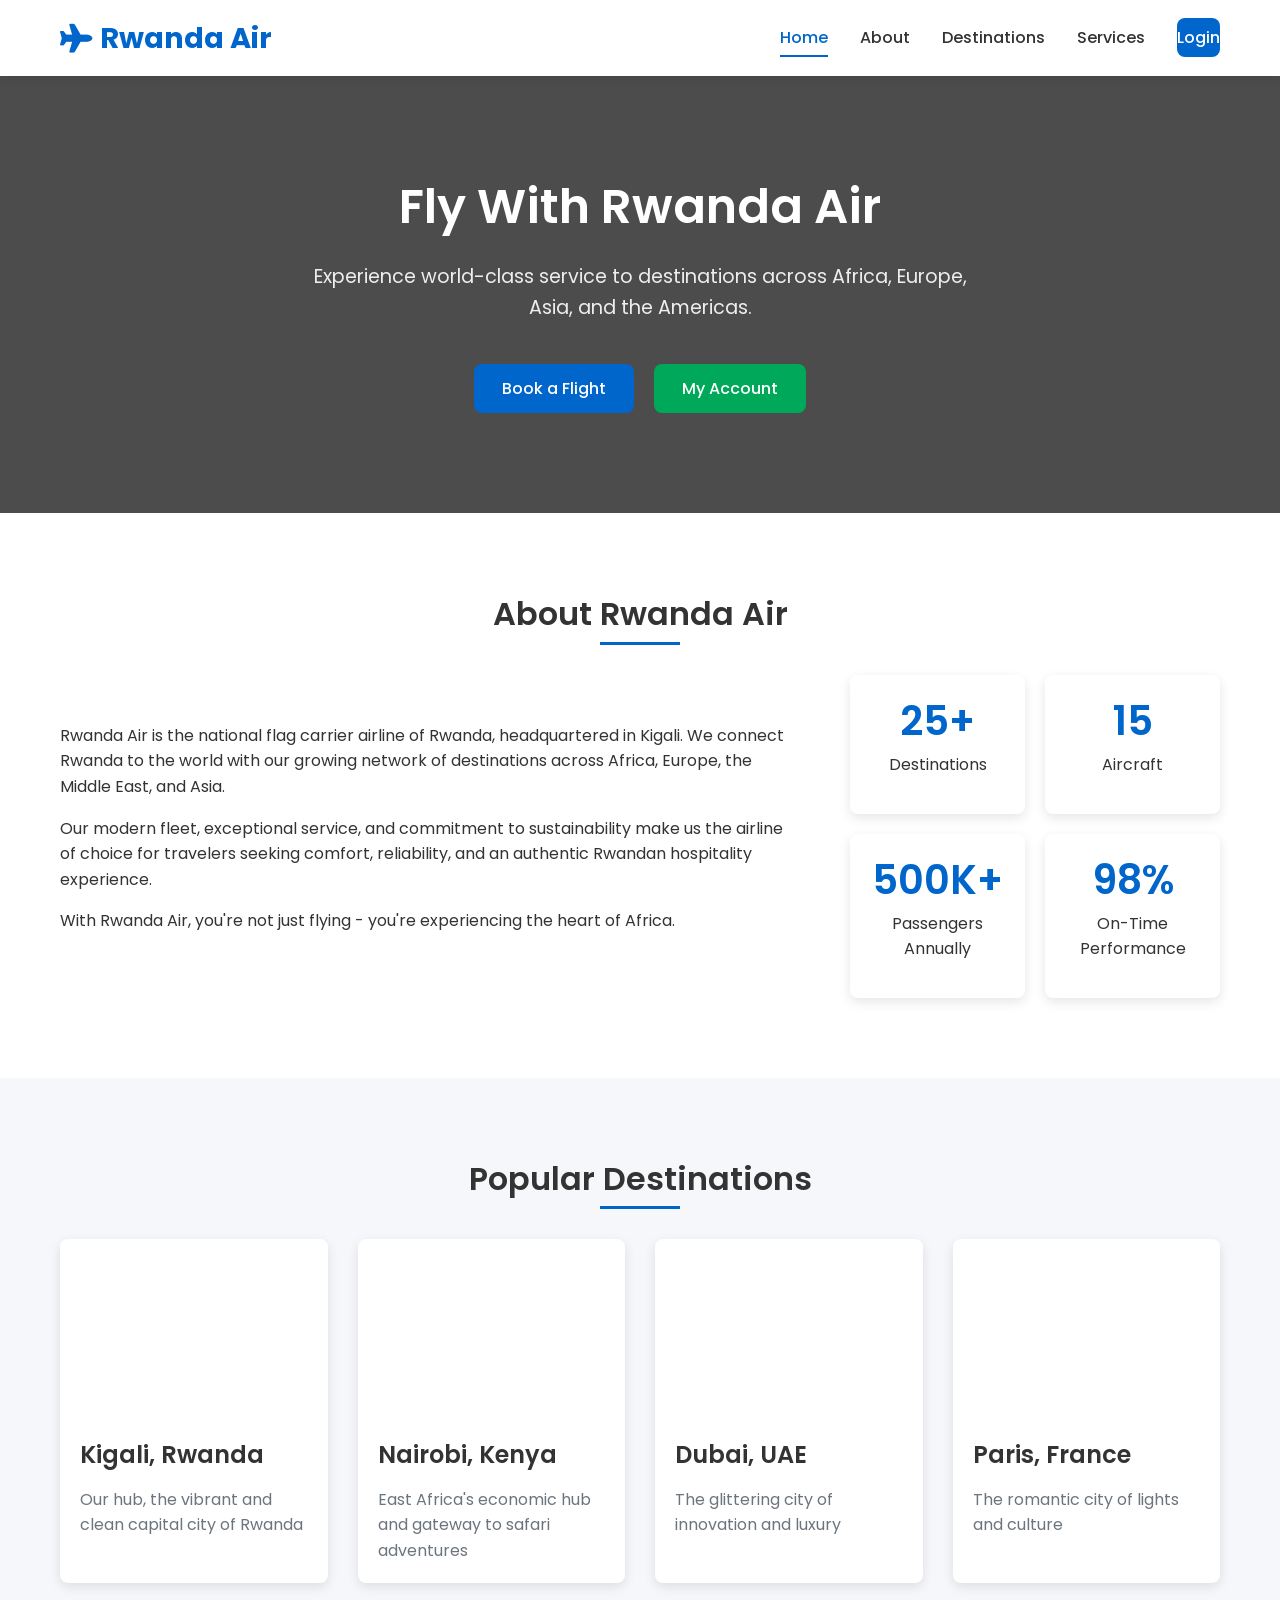
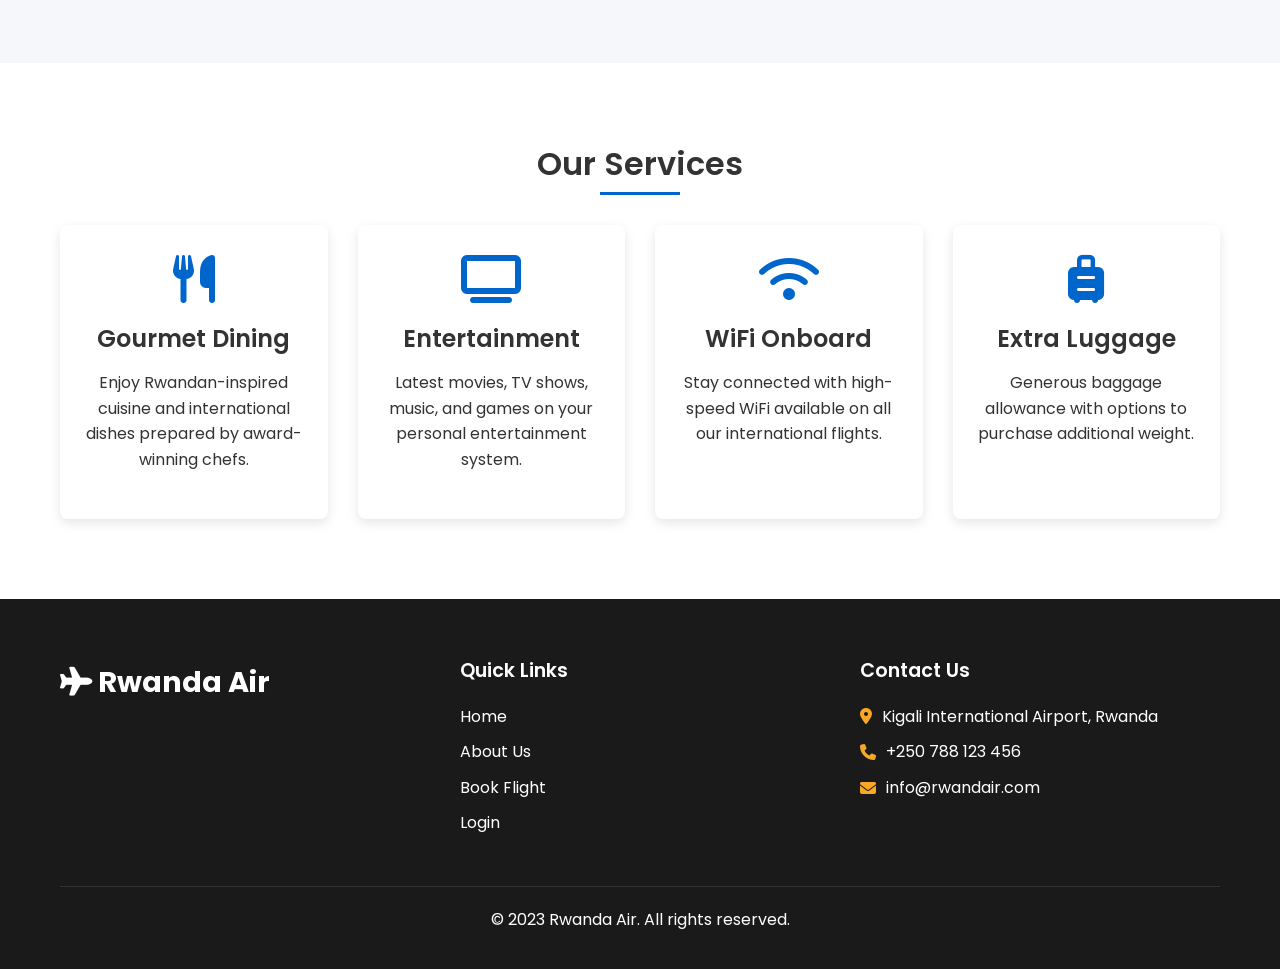
==== index.html @ 8f7ecabf "first commit" ====
<!DOCTYPE html>
<html lang="en">
<head>
    <meta charset="UTF-8">
    <meta name="viewport" content="width=device-width, initial-scale=1.0">
    <title>Rwanda Air | Home</title>
    <link rel="stylesheet" href="css/style.css">
    <link rel="stylesheet" href="https://cdnjs.cloudflare.com/ajax/libs/font-awesome/6.4.0/css/all.min.css">
    <link rel="preconnect" href="https://fonts.googleapis.com">
    <link rel="preconnect" href="https://fonts.gstatic.com" crossorigin>
    <link href="https://fonts.googleapis.com/css2?family=Poppins:wght@300;400;500;600;700&display=swap" rel="stylesheet">
</head>
<body>
    <!-- Navigation -->
    <nav class="navbar">
        <div class="container">
            <a href="index.html" class="logo">
                <i class="fas fa-plane"></i> Rwanda Air
            </a>
            <ul class="nav-links">
                <li><a href="index.html" class="active">Home</a></li>
                <li><a href="#about">About</a></li>
                <li><a href="#destinations">Destinations</a></li>
                <li><a href="#services">Services</a></li>
                <li><a href="login.html" class="login-btn">Login</a></li>
            </ul>
            <div class="menu-toggle">
                <i class="fas fa-bars"></i>
            </div>
        </div>
    </nav>

    <!-- Hero Section -->
    <section class="hero">
        <div class="container">
            <div class="hero-content">
                <h1>Fly With Rwanda Air</h1>
                <p>Experience world-class service to destinations across Africa, Europe, Asia, and the Americas.</p>
                <div class="hero-btns">
                    <a href="booking.html" class="btn-primary">Book a Flight</a>
                    <a href="login.html" class="btn-secondary">My Account</a>
                </div>
            </div>
        </div>
    </section>

    <!-- About Section -->
    <section id="about" class="section">
        <div class="container">
            <h2 class="section-title">About Rwanda Air</h2>
            <div class="about-content">
                <div class="about-text">
                    <p>Rwanda Air is the national flag carrier airline of Rwanda, headquartered in Kigali. We connect Rwanda to the world with our growing network of destinations across Africa, Europe, the Middle East, and Asia.</p>
                    <p>Our modern fleet, exceptional service, and commitment to sustainability make us the airline of choice for travelers seeking comfort, reliability, and an authentic Rwandan hospitality experience.</p>
                    <p>With Rwanda Air, you're not just flying - you're experiencing the heart of Africa.</p>
                </div>
                <div class="about-stats">
                    <div class="stat">
                        <h3>25+</h3>
                        <p>Destinations</p>
                    </div>
                    <div class="stat">
                        <h3>15</h3>
                        <p>Aircraft</p>
                    </div>
                    <div class="stat">
                        <h3>500K+</h3>
                        <p>Passengers Annually</p>
                    </div>
                    <div class="stat">
                        <h3>98%</h3>
                        <p>On-Time Performance</p>
                    </div>
                </div>
            </div>
        </div>
    </section>

    <!-- Destinations Section -->
    <section id="destinations" class="section bg-light">
        <div class="container">
            <h2 class="section-title">Popular Destinations</h2>
            <div class="destinations-grid">
                <div class="destination-card">
                    <div class="destination-img" style="background-image: url('https://images.unsplash.com/photo-1513326738677-b964603b136d?ixlib=rb-4.0.3&ixid=M3wxMjA3fDB8MHxwaG90by1wYWdlfHx8fGVufDB8fHx8fA%3D%3D&auto=format&fit=crop&w=800&q=80');"></div>
                    <h3>Kigali, Rwanda</h3>
                    <p>Our hub, the vibrant and clean capital city of Rwanda</p>
                </div>
                <div class="destination-card">
                    <div class="destination-img" style="background-image: url('https://images.unsplash.com/photo-1533929736458-ca588d08c8be?ixlib=rb-4.0.3&ixid=M3wxMjA3fDB8MHxwaG90by1wYWdlfHx8fGVufDB8fHx8fA%3D%3D&auto=format&fit=crop&w=800&q=80');"></div>
                    <h3>Nairobi, Kenya</h3>
                    <p>East Africa's economic hub and gateway to safari adventures</p>
                </div>
                <div class="destination-card">
                    <div class="destination-img" style="background-image: url('https://images.unsplash.com/photo-1548013146-72479768bada?ixlib=rb-4.0.3&ixid=M3wxMjA3fDB8MHxwaG90by1wYWdlfHx8fGVufDB8fHx8fA%3D%3D&auto=format&fit=crop&w=800&q=80');"></div>
                    <h3>Dubai, UAE</h3>
                    <p>The glittering city of innovation and luxury</p>
                </div>
                <div class="destination-card">
                    <div class="destination-img" style="background-image: url('https://images.unsplash.com/photo-1502602898657-3e91760cbb34?ixlib=rb-4.0.3&ixid=M3wxMjA3fDB8MHxwaG90by1wYWdlfHx8fGVufDB8fHx8fA%3D%3D&auto=format&fit=crop&w=800&q=80');"></div>
                    <h3>Paris, France</h3>
                    <p>The romantic city of lights and culture</p>
                </div>
            </div>
        </div>
    </section>

    <!-- Services Section -->
    <section id="services" class="section">
        <div class="container">
            <h2 class="section-title">Our Services</h2>
            <div class="services-grid">
                <div class="service-card">
                    <i class="fas fa-utensils"></i>
                    <h3>Gourmet Dining</h3>
                    <p>Enjoy Rwandan-inspired cuisine and international dishes prepared by award-winning chefs.</p>
                </div>
                <div class="service-card">
                    <i class="fas fa-tv"></i>
                    <h3>Entertainment</h3>
                    <p>Latest movies, TV shows, music, and games on your personal entertainment system.</p>
                </div>
                <div class="service-card">
                    <i class="fas fa-wifi"></i>
                    <h3>WiFi Onboard</h3>
                    <p>Stay connected with high-speed WiFi available on all our international flights.</p>
                </div>
                <div class="service-card">
                    <i class="fas fa-suitcase-rolling"></i>
                    <h3>Extra Luggage</h3>
                    <p>Generous baggage allowance with options to purchase additional weight.</p>
                </div>
            </div>
        </div>
    </section>

    <!-- Footer -->
    <footer class="footer">
        <div class="container">
            <div class="footer-content">
                <div class="footer-logo">
                    <i class="fas fa-plane"></i> Rwanda Air
                </div>
                <div class="footer-links">
                    <h4>Quick Links</h4>
                    <ul>
                        <li><a href="index.html">Home</a></li>
                        <li><a href="#about">About Us</a></li>
                        <li><a href="booking.html">Book Flight</a></li>
                        <li><a href="login.html">Login</a></li>
                    </ul>
                </div>
                <div class="footer-contact">
                    <h4>Contact Us</h4>
                    <p><i class="fas fa-map-marker-alt"></i> Kigali International Airport, Rwanda</p>
                    <p><i class="fas fa-phone"></i> +250 788 123 456</p>
                    <p><i class="fas fa-envelope"></i> info@rwandair.com</p>
                </div>
            </div>
            <div class="footer-bottom">
                <p>&copy; 2023 Rwanda Air. All rights reserved.</p>
            </div>
        </div>
    </footer>

    <script src="js/auth.js"></script>
    <script>
        // Mobile menu toggle
        document.querySelector('.menu-toggle').addEventListener('click', function() {
            document.querySelector('.nav-links').classList.toggle('active');
        });
    </script>
</body>
</html>
---- css/style.css ----
/* Reset and Base Styles */
* {
    margin: 0;
    padding: 0;
    box-sizing: border-box;
}

:root {
    --primary-color: #0066cc;
    --secondary-color: #00a859;
    --accent-color: #f9a825;
    --dark-color: #1a237e;
    --light-color: #f5f7fa;
    --gray-color: #6c757d;
    --light-gray: #e9ecef;
    --danger-color: #dc3545;
    --success-color: #28a745;
    --border-radius: 8px;
    --box-shadow: 0 4px 12px rgba(0, 0, 0, 0.1);
    --transition: all 0.3s ease;
}

body {
    font-family: 'Poppins', sans-serif;
    line-height: 1.6;
    color: #333;
    background-color: #fff;
}

.container {
    width: 100%;
    max-width: 1200px;
    margin: 0 auto;
    padding: 0 20px;
}

/* Typography */
h1, h2, h3, h4 {
    font-weight: 600;
    line-height: 1.3;
    margin-bottom: 1rem;
}

h1 {
    font-size: 2.5rem;
}

h2 {
    font-size: 2rem;
}

h3 {
    font-size: 1.5rem;
}

p {
    margin-bottom: 1rem;
}

a {
    text-decoration: none;
    color: inherit;
}

.section-title {
    text-align: center;
    margin-bottom: 2.5rem;
    position: relative;
}

.section-title::after {
    content: '';
    position: absolute;
    bottom: -10px;
    left: 50%;
    transform: translateX(-50%);
    width: 80px;
    height: 3px;
    background-color: var(--primary-color);
}

/* Buttons */
.btn-primary, .btn-secondary, .btn-outline {
    display: inline-block;
    padding: 12px 28px;
    border-radius: var(--border-radius);
    font-weight: 500;
    cursor: pointer;
    transition: var(--transition);
    border: none;
    font-size: 1rem;
}

.btn-primary {
    background-color: var(--primary-color);
    color: white;
}

.btn-primary:hover {
    background-color: #0052a3;
    transform: translateY(-2px);
}

.btn-secondary {
    background-color: var(--secondary-color);
    color: white;
}

.btn-secondary:hover {
    background-color: #008746;
    transform: translateY(-2px);
}

.btn-outline {
    background-color: transparent;
    border: 2px solid var(--primary-color);
    color: var(--primary-color);
}

.btn-outline:hover {
    background-color: var(--primary-color);
    color: white;
}

.btn-block {
    display: block;
    width: 100%;
}

.btn-large {
    padding: 16px 32px;
    font-size: 1.1rem;
}

/* Navigation */
.navbar {
    background-color: white;
    box-shadow: 0 2px 10px rgba(0, 0, 0, 0.1);
    position: sticky;
    top: 0;
    z-index: 1000;
}

.navbar .container {
    display: flex;
    justify-content: space-between;
    align-items: center;
    padding: 15px 20px;
}

.logo {
    font-size: 1.8rem;
    font-weight: 700;
    color: var(--primary-color);
    display: flex;
    align-items: center;
}

.logo i {
    margin-right: 8px;
}

.nav-links {
    display: flex;
    list-style: none;
}

.nav-links li {
    margin-left: 2rem;
}

.nav-links a {
    font-weight: 500;
    padding: 8px 0;
    position: relative;
}

.nav-links a:hover {
    color: var(--primary-color);
}

.nav-links a.active {
    color: var(--primary-color);
}

.nav-links a.active::after {
    content: '';
    position: absolute;
    bottom: 0;
    left: 0;
    width: 100%;
    height: 2px;
    background-color: var(--primary-color);
}

.login-btn {
    background-color: var(--primary-color);
    color: white;
    padding: 8px 20px;
    border-radius: var(--border-radius);
}

.login-btn:hover {
    background-color: #0052a3;
    color: white;
}

.menu-toggle {
    display: none;
    font-size: 1.5rem;
    cursor: pointer;
}

/* Hero Section */
.hero {
    background: linear-gradient(rgba(0, 0, 0, 0.7), rgba(0, 0, 0, 0.7)), url('https://images.unsplash.com/photo-1436491865332-7a61a109cc05?ixlib=rb-4.0.3&ixid=M3wxMjA3fDB8MHxwaG90by1wYWdlfHx8fGVufDB8fHx8fA%3D%3D&auto=format&fit=crop&w=1200&q=80');
    background-size: cover;
    background-position: center;
    color: white;
    padding: 100px 0;
    text-align: center;
}

.hero-content h1 {
    font-size: 3rem;
    margin-bottom: 1.5rem;
}

.hero-content p {
    font-size: 1.2rem;
    max-width: 700px;
    margin: 0 auto 2.5rem;
    opacity: 0.9;
}

.hero-btns {
    display: flex;
    justify-content: center;
    gap: 20px;
}

/* Sections */
.section {
    padding: 80px 0;
}

.bg-light {
    background-color: var(--light-color);
}

/* About Section */
.about-content {
    display: grid;
    grid-template-columns: 2fr 1fr;
    gap: 50px;
    align-items: center;
}

.about-stats {
    display: grid;
    grid-template-columns: repeat(2, 1fr);
    gap: 20px;
}

.stat {
    text-align: center;
    padding: 20px;
    background-color: white;
    border-radius: var(--border-radius);
    box-shadow: var(--box-shadow);
}

.stat h3 {
    font-size: 2.5rem;
    color: var(--primary-color);
    margin-bottom: 5px;
}

/* Destinations Grid */
.destinations-grid, .services-grid {
    display: grid;
    grid-template-columns: repeat(auto-fill, minmax(250px, 1fr));
    gap: 30px;
    margin-top: 30px;
}

.destination-card, .service-card {
    background-color: white;
    border-radius: var(--border-radius);
    overflow: hidden;
    box-shadow: var(--box-shadow);
    transition: var(--transition);
}

.destination-card:hover, .service-card:hover {
    transform: translateY(-10px);
}

.destination-img {
    height: 180px;
    background-size: cover;
    background-position: center;
}

.destination-card h3, .destination-card p {
    padding: 0 20px;
}

.destination-card h3 {
    margin-top: 20px;
}

.destination-card p {
    margin-bottom: 20px;
    color: var(--gray-color);
}

.service-card {
    text-align: center;
    padding: 30px 20px;
}

.service-card i {
    font-size: 3rem;
    color: var(--primary-color);
    margin-bottom: 20px;
}

/* Footer */
.footer {
    background-color: #1a1a1a;
    color: white;
    padding: 60px 0 20px;
}

.footer-content {
    display: grid;
    grid-template-columns: repeat(3, 1fr);
    gap: 40px;
    margin-bottom: 40px;
}

.footer-logo {
    font-size: 1.8rem;
    font-weight: 700;
    margin-bottom: 20px;
}

.footer-links h4, .footer-contact h4 {
    margin-bottom: 20px;
    font-size: 1.2rem;
}

.footer-links ul {
    list-style: none;
}

.footer-links li {
    margin-bottom: 10px;
}

.footer-links a:hover {
    color: var(--accent-color);
}

.footer-contact p {
    margin-bottom: 10px;
    display: flex;
    align-items: center;
}

.footer-contact i {
    margin-right: 10px;
    color: var(--accent-color);
}

.footer-bottom {
    text-align: center;
    padding-top: 20px;
    border-top: 1px solid #333;
}

/* Auth Pages */
.auth-page {
    display: flex;
    justify-content: center;
    align-items: center;
    min-height: 100vh;
    background: linear-gradient(135deg, #f5f7fa 0%, #c3cfe2 100%);
    padding: 20px;
}

.auth-container {
    background-color: white;
    border-radius: var(--border-radius);
    box-shadow: var(--box-shadow);
    width: 100%;
    max-width: 450px;
    overflow: hidden;
}

.auth-header {
    padding: 40px 30px 20px;
    text-align: center;
    background-color: var(--primary-color);
    color: white;
}

.auth-header .logo {
    color: white;
    justify-content: center;
    margin-bottom: 20px;
}

.auth-header h2 {
    margin-bottom: 10px;
}

.auth-form {
    padding: 30px;
}

.form-group {
    margin-bottom: 20px;
}

.form-group label {
    display: block;
    margin-bottom: 8px;
    font-weight: 500;
}

.form-group input, .form-group select {
    width: 100%;
    padding: 12px 15px;
    border: 1px solid var(--light-gray);
    border-radius: var(--border-radius);
    font-family: 'Poppins', sans-serif;
    font-size: 1rem;
    transition: var(--transition);
}

.form-group input:focus, .form-group select:focus {
    outline: none;
    border-color: var(--primary-color);
    box-shadow: 0 0 0 3px rgba(0, 102, 204, 0.1);
}

.input-with-icon {
    position: relative;
}

.input-with-icon i {
    position: absolute;
    left: 15px;
    top: 50%;
    transform: translateY(-50%);
    color: var(--gray-color);
}

.input-with-icon input, .input-with-icon select {
    padding-left: 45px;
}

.password-toggle {
    position: absolute;
    right: 15px;
    top: 50%;
    transform: translateY(-50%);
    cursor: pointer;
    color: var(--gray-color);
}

.form-options {
    display: flex;
    justify-content: space-between;
    align-items: center;
    margin-bottom: 20px;
}

.checkbox {
    display: flex;
    align-items: center;
}

.checkbox input {
    margin-right: 8px;
}

.forgot-password {
    color: var(--primary-color);
}

.forgot-password:hover {
    text-decoration: underline;
}

.auth-divider {
    display: flex;
    align-items: center;
    margin: 25px 0;
}

.auth-divider::before, .auth-divider::after {
    content: '';
    flex: 1;
    height: 1px;
    background-color: var(--light-gray);
}

.auth-divider span {
    padding: 0 15px;
    color: var(--gray-color);
}

.auth-link {
    text-align: center;
    margin-top: 20px;
}

.auth-link a {
    color: var(--primary-color);
    font-weight: 500;
}

.auth-footer {
    padding: 20px 30px;
    text-align: center;
    background-color: var(--light-color);
    color: var(--gray-color);
    font-size: 0.9rem;
}

.auth-footer a {
    color: var(--primary-color);
}

/* Dashboard */
.dashboard-header {
    background: linear-gradient(135deg, var(--primary-color) 0%, var(--dark-color) 100%);
    color: white;
    padding: 40px 0;
}

.dashboard-welcome h1 {
    margin-bottom: 10px;
}

.dashboard-welcome p {
    opacity: 0.9;
    margin-bottom: 30px;
}

.dashboard-stats {
    display: grid;
    grid-template-columns: repeat(auto-fit, minmax(200px, 1fr));
    gap: 20px;
}

.stat-card {
    background-color: rgba(255, 255, 255, 0.1);
    border-radius: var(--border-radius);
    padding: 20px;
    display: flex;
    align-items: center;
    backdrop-filter: blur(10px);
}

.stat-icon {
    background-color: rgba(255, 255, 255, 0.2);
    width: 60px;
    height: 60px;
    border-radius: 50%;
    display: flex;
    align-items: center;
    justify-content: center;
    margin-right: 20px;
}

.stat-icon i {
    font-size: 1.8rem;
}

.stat-info h3 {
    margin-bottom: 5px;
}

.stat-info p {
    opacity: 0.8;
    margin-bottom: 0;
    font-size: 0.9rem;
}

.dashboard-content {
    padding: 40px 0;
}

.dashboard-section {
    margin-bottom: 50px;
}

.flight-cards {
    display: grid;
    grid-template-columns: repeat(auto-fill, minmax(300px, 1fr));
    gap: 20px;
}

.flight-card {
    background-color: white;
    border-radius: var(--border-radius);
    box-shadow: var(--box-shadow);
    overflow: hidden;
    padding: 20px;
}

.flight-card-header {
    display: flex;
    justify-content: space-between;
    align-items: center;
    margin-bottom: 20px;
}

.status-badge {
    padding: 5px 12px;
    border-radius: 20px;
    font-size: 0.8rem;
    font-weight: 500;
}

.status-badge.confirmed {
    background-color: #d4edda;
    color: var(--success-color);
}

.status-badge.completed {
    background-color: #e2e3e5;
    color: var(--gray-color);
}

.flight-route {
    display: flex;
    justify-content: space-between;
    align-items: center;
    margin-bottom: 20px;
}

.flight-from, .flight-to {
    flex: 1;
}

.flight-icon {
    margin: 0 20px;
}

.flight-icon i {
    font-size: 1.5rem;
    color: var(--primary-color);
}

.flight-card-footer {
    display: flex;
    justify-content: space-between;
    margin-top: 20px;
}

.action-grid {
    display: grid;
    grid-template-columns: repeat(auto-fill, minmax(200px, 1fr));
    gap: 20px;
}

.action-card {
    background-color: white;
    border-radius: var(--border-radius);
    box-shadow: var(--box-shadow);
    padding: 25px 20px;
    text-align: center;
    transition: var(--transition);
}

.action-card:hover {
    transform: translateY(-5px);
    box-shadow: 0 8px 20px rgba(0, 0, 0, 0.15);
}

.action-icon {
    width: 60px;
    height: 60px;
    background-color: var(--light-color);
    border-radius: 50%;
    display: flex;
    align-items: center;
    justify-content: center;
    margin: 0 auto 20px;
}

.action-icon i {
    font-size: 1.5rem;
    color: var(--primary-color);
}

.action-card h3 {
    margin-bottom: 10px;
}

.action-card p {
    color: var(--gray-color);
    font-size: 0.9rem;
    margin-bottom: 0;
}

.table-container {
    overflow-x: auto;
}

.flight-table {
    width: 100%;
    border-collapse: collapse;
    background-color: white;
    box-shadow: var(--box-shadow);
    border-radius: var(--border-radius);
    overflow: hidden;
}

.flight-table thead {
    background-color: var(--primary-color);
    color: white;
}

.flight-table th, .flight-table td {
    padding: 15px;
    text-align: left;
}

.flight-table tbody tr {
    border-bottom: 1px solid var(--light-gray);
}

.flight-table tbody tr:last-child {
    border-bottom: none;
}

.flight-table tbody tr:hover {
    background-color: #f8f9fa;
}

.text-link {
    color: var(--primary-color);
    font-weight: 500;
}

.text-link:hover {
    text-decoration: underline;
}

/* Booking Page */
.booking-hero {
    background: linear-gradient(rgba(0, 0, 0, 0.7), rgba(0, 0, 0, 0.7)), url('https://images.unsplash.com/photo-1540959733332-eab4deabeeaf?ixlib=rb-4.0.3&ixid=M3wxMjA3fDB8MHxwaG90by1wYWdlfHx8fGVufDB8fHx8fA%3D%3D&auto=format&fit=crop&w=1200&q=80');
    background-size: cover;
    background-position: center;
    color: white;
    padding: 80px 0;
    text-align: center;
}

.booking-container {
    background-color: white;
    border-radius: var(--border-radius);
    box-shadow: var(--box-shadow);
    margin: -40px auto 50px;
    position: relative;
    padding: 30px;
}

.booking-tabs {
    display: flex;
    margin-bottom: 30px;
    border-bottom: 1px solid var(--light-gray);
}

.tab-btn {
    padding: 12px 25px;
    background: none;
    border: none;
    font-size: 1rem;
    font-weight: 500;
    cursor: pointer;
    color: var(--gray-color);
    position: relative;
}

.tab-btn.active {
    color: var(--primary-color);
}

.tab-btn.active::after {
    content: '';
    position: absolute;
    bottom: -1px;
    left: 0;
    width: 100%;
    height: 3px;
    background-color: var(--primary-color);
}

.form-row {
    display: grid;
    grid-template-columns: repeat(auto-fit, minmax(250px, 1fr));
    gap: 20px;
    margin-bottom: 20px;
}

.passenger-selector {
    position: relative;
}

.passenger-input {
    border: 1px solid var(--light-gray);
    border-radius: var(--border-radius);
    padding: 12px 15px;
    cursor: pointer;
    display: flex;
    justify-content: space-between;
    align-items: center;
}

.passenger-dropdown {
    position: absolute;
    top: 100%;
    left: 0;
    width: 100%;
    background-color: white;
    border: 1px solid var(--light-gray);
    border-radius: var(--border-radius);
    box-shadow: var(--box-shadow);
    padding: 20px;
    z-index: 10;
    display: none;
}

.passenger-selector:hover .passenger-dropdown {
    display: block;
}

.passenger-type {
    display: flex;
    justify-content: space-between;
    align-items: center;
    margin-bottom: 15px;
}

.passenger-type:last-child {
    margin-bottom: 0;
}

.passenger-controls {
    display: flex;
    align-items: center;
    gap: 15px;
}

.passenger-btn {
    width: 30px;
    height: 30px;
    border-radius: 50%;
    border: 1px solid var(--light-gray);
    background-color: white;
    cursor: pointer;
    display: flex;
    align-items: center;
    justify-content: center;
}

.passenger-btn:hover {
    background-color: var(--light-color);
}

/* Flight Results */
.flight-results {
    margin-top: 50px;
}

.result-card {
    background-color: white;
    border-radius: var(--border-radius);
    box-shadow: var(--box-shadow);
    padding: 25px;
    margin-bottom: 20px;
    display: flex;
    justify-content: space-between;
    align-items: center;
    flex-wrap: wrap;
}

.result-info {
    flex: 1;
    min-width: 300px;
    margin-bottom: 15px;
}

.result-route {
    display: flex;
    align-items: center;
    margin-bottom: 15px;
}

.result-from, .result-to {
    flex: 1;
}

.result-time {
    font-size: 1.2rem;
    font-weight: 600;
}

.result-place {
    color: var(--gray-color);
    font-size: 0.9rem;
}

.result-duration {
    text-align: center;
    margin: 0 20px;
}

.result-duration span {
    display: block;
    font-size: 0.9rem;
    color: var(--gray-color);
}

.result-price {
    text-align: center;
    min-width: 150px;
}

.result-price h3 {
    color: var(--primary-color);
    margin-bottom: 5px;
}

/* Responsive Styles */
@media (max-width: 992px) {
    .about-content {
        grid-template-columns: 1fr;
    }
    
    .footer-content {
        grid-template-columns: repeat(2, 1fr);
    }
}

@media (max-width: 768px) {
    .nav-links {
        position: fixed;
        top: 70px;
        left: 0;
        width: 100%;
        background-color: white;
        flex-direction: column;
        padding: 20px;
        box-shadow: 0 10px 15px rgba(0, 0, 0, 0.1);
        transform: translateY(-100%);
        opacity: 0;
        visibility: hidden;
        transition: var(--transition);
    }
    
    .nav-links.active {
        transform: translateY(0);
        opacity: 1;
        visibility: visible;
    }
    
    .nav-links li {
        margin: 0 0 15px 0;
    }
    
    .menu-toggle {
        display: block;
    }
    
    .hero-btns {
        flex-direction: column;
        align-items: center;
    }
    
    .hero-btns a {
        width: 100%;
        max-width: 250px;
        text-align: center;
        margin-bottom: 10px;
    }
    
    .destinations-grid, .services-grid, .action-grid {
        grid-template-columns: 1fr;
    }
    
    .dashboard-stats {
        grid-template-columns: 1fr;
    }
    
    .footer-content {
        grid-template-columns: 1fr;
    }
    
    .result-card {
        flex-direction: column;
        align-items: flex-start;
    }
    
    .result-price {
        margin-top: 15px;
        text-align: left;
    }
}

@media (max-width: 576px) {
    .hero-content h1 {
        font-size: 2.2rem;
    }
    
    h1 {
        font-size: 2rem;
    }
    
    h2 {
        font-size: 1.7rem;
    }
    
    .booking-container {
        padding: 20px 15px;
    }
    
    .form-row {
        grid-template-columns: 1fr;
    }
}
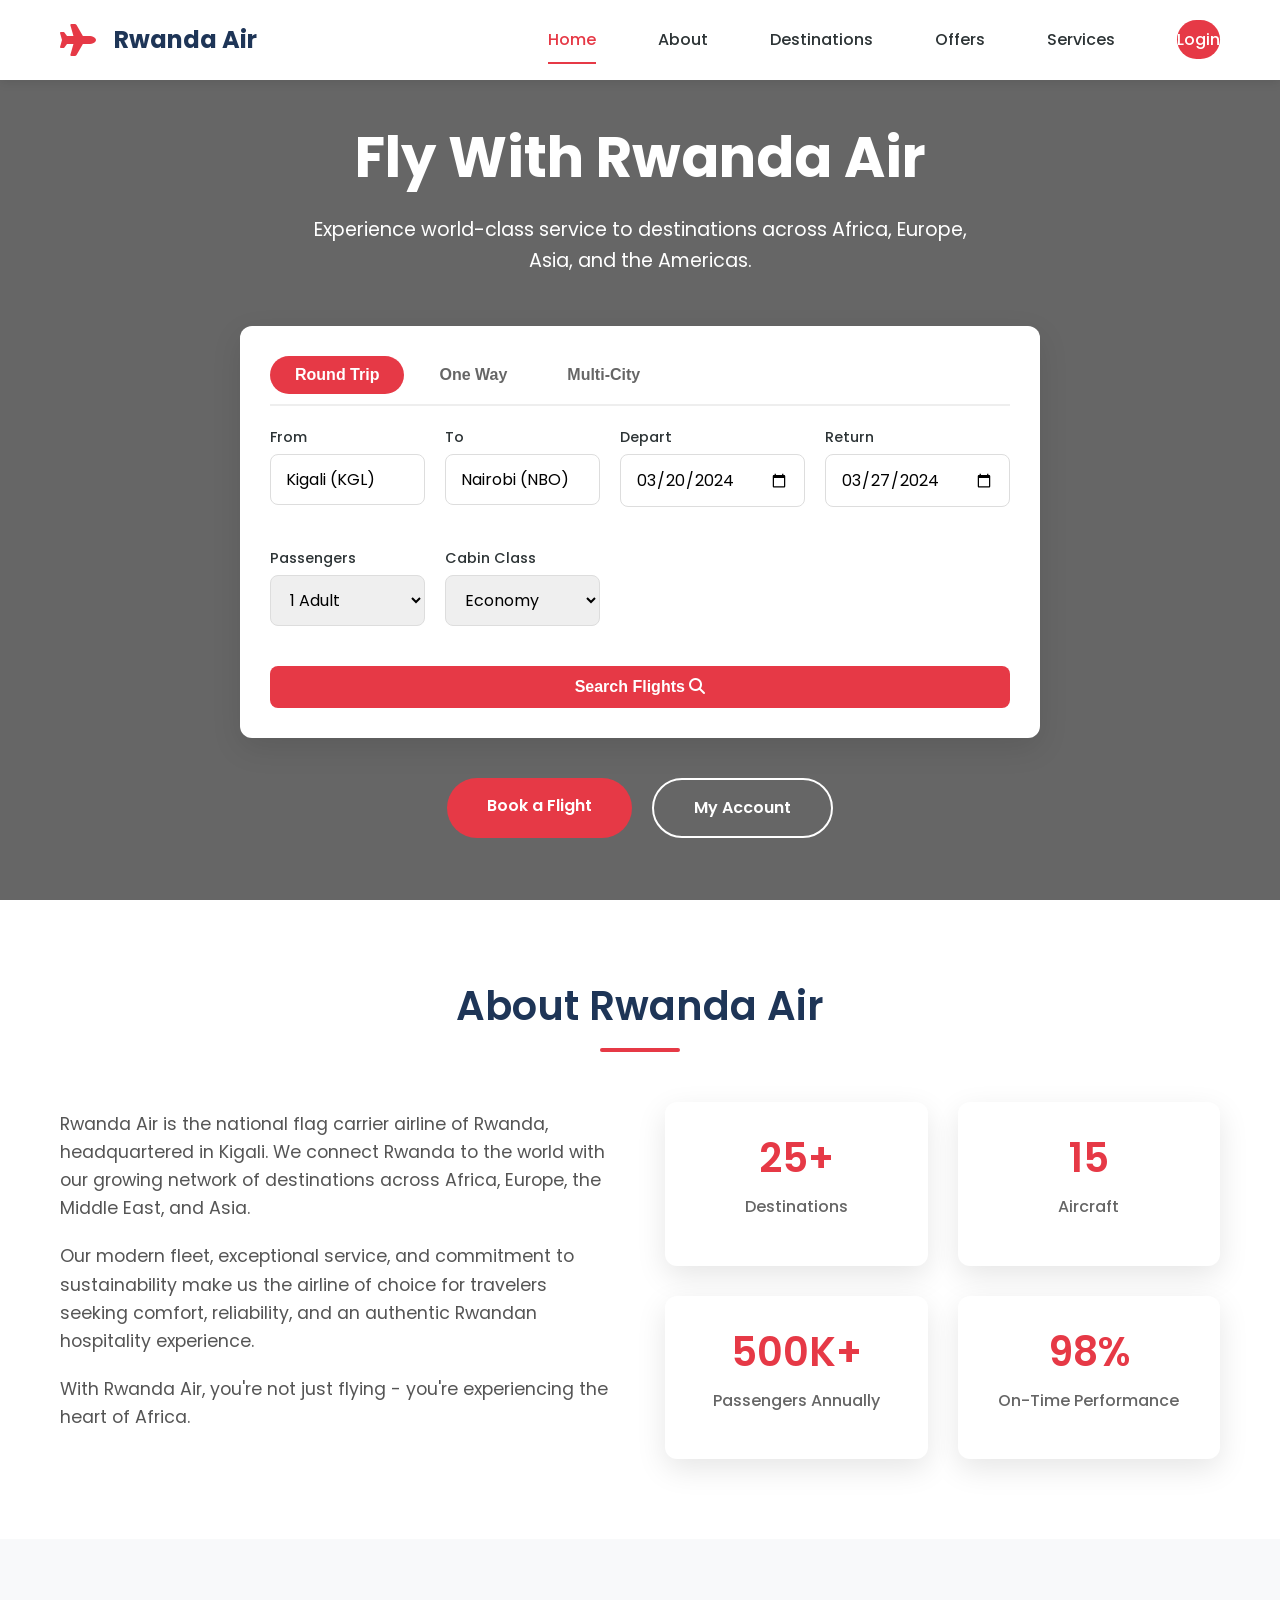
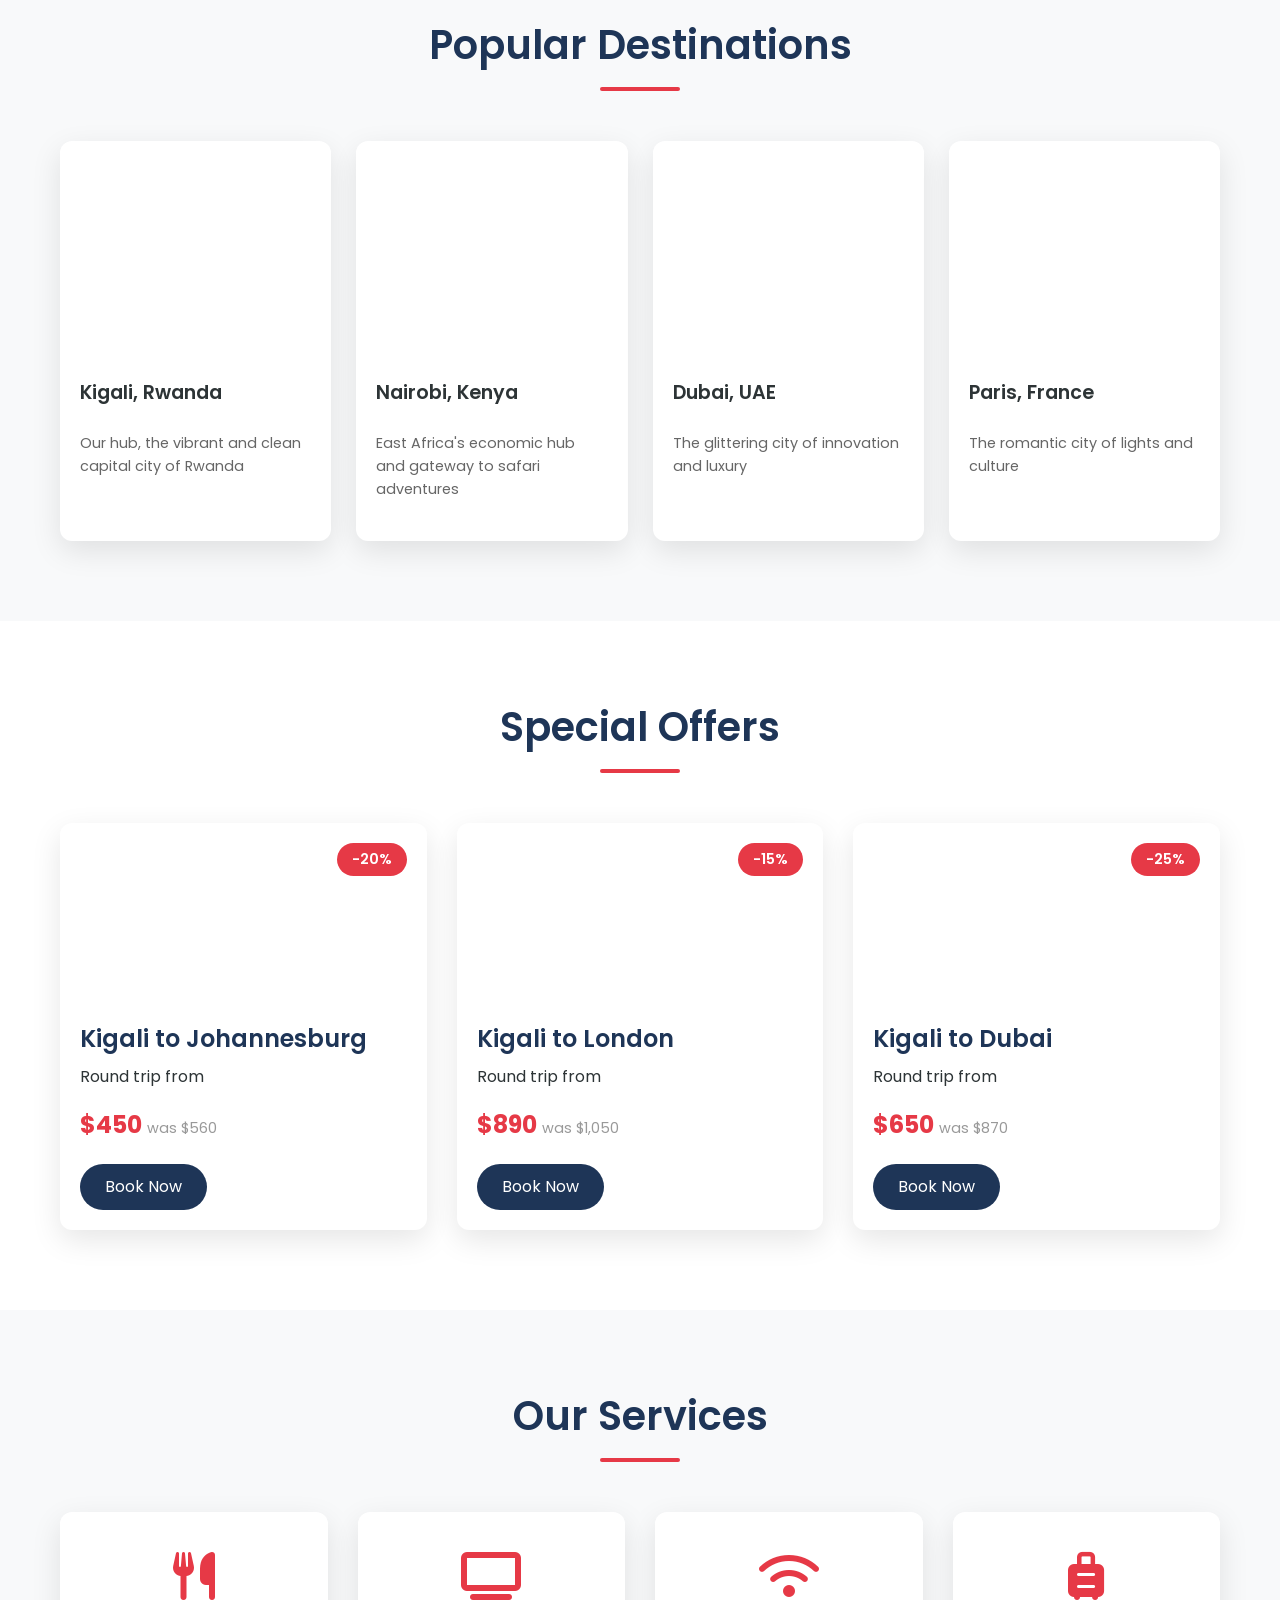
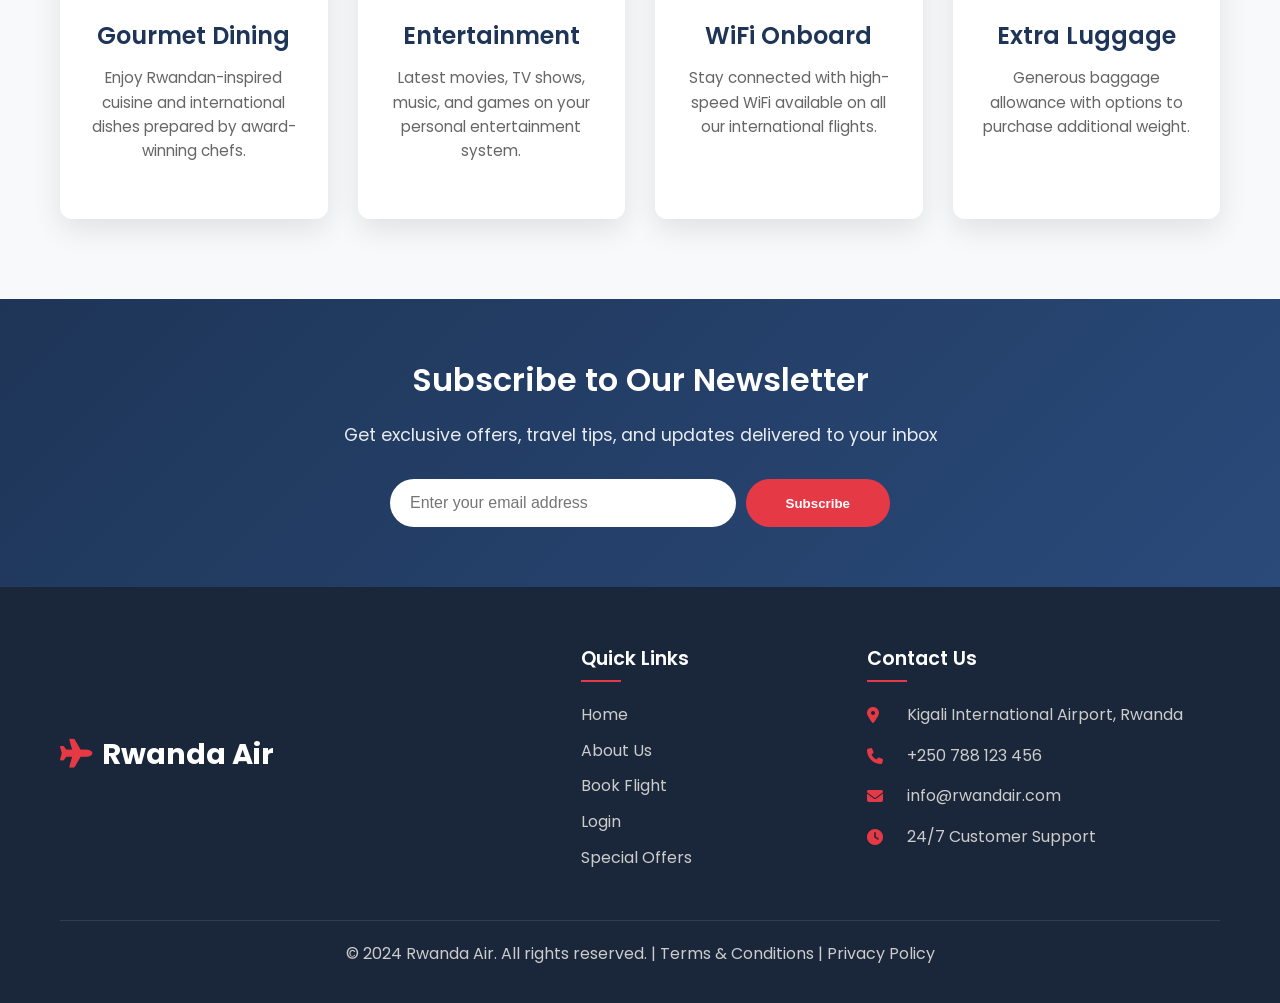
==== commit 3e832a64: "Update index.html" ====
--- a/index.html
+++ b/index.html
@@ -3,12 +3,773 @@
 <head>
     <meta charset="UTF-8">
     <meta name="viewport" content="width=device-width, initial-scale=1.0">
-    <title>Rwanda Air | Home</title>
+    <title>Rwanda Air | Home - Experience the Heart of Africa</title>
     <link rel="stylesheet" href="css/style.css">
     <link rel="stylesheet" href="https://cdnjs.cloudflare.com/ajax/libs/font-awesome/6.4.0/css/all.min.css">
     <link rel="preconnect" href="https://fonts.googleapis.com">
     <link rel="preconnect" href="https://fonts.gstatic.com" crossorigin>
     <link href="https://fonts.googleapis.com/css2?family=Poppins:wght@300;400;500;600;700&display=swap" rel="stylesheet">
+    <style>
+        /* Additional styles for new features */
+        :root {
+            --primary-color: #e63946;
+            --secondary-color: #1e3557;
+            --accent-color: #f4a261;
+            --light-bg: #f8f9fa;
+            --dark-text: #2d3436;
+            --border-radius: 12px;
+            --box-shadow: 0 10px 30px rgba(0, 0, 0, 0.1);
+            --transition: all 0.3s ease;
+        }
+
+        * {
+            margin: 0;
+            padding: 0;
+            box-sizing: border-box;
+        }
+
+        body {
+            font-family: 'Poppins', sans-serif;
+            line-height: 1.6;
+            color: var(--dark-text);
+            overflow-x: hidden;
+        }
+
+        .container {
+            max-width: 1200px;
+            margin: 0 auto;
+            padding: 0 20px;
+        }
+
+        /* Navigation */
+        .navbar {
+            background: white;
+            box-shadow: 0 2px 10px rgba(0, 0, 0, 0.1);
+            position: fixed;
+            width: 100%;
+            top: 0;
+            z-index: 1000;
+            transition: var(--transition);
+        }
+
+        .navbar .container {
+            display: flex;
+            justify-content: space-between;
+            align-items: center;
+            height: 80px;
+        }
+
+        .logo {
+            font-size: 1.5rem;
+            font-weight: 700;
+            color: var(--secondary-color);
+            text-decoration: none;
+            display: flex;
+            align-items: center;
+            gap: 10px;
+        }
+
+        .logo i {
+            color: var(--primary-color);
+            font-size: 2rem;
+        }
+
+        .nav-links {
+            display: flex;
+            list-style: none;
+            gap: 30px;
+            align-items: center;
+        }
+
+        .nav-links a {
+            text-decoration: none;
+            color: var(--dark-text);
+            font-weight: 500;
+            transition: var(--transition);
+            position: relative;
+        }
+
+        .nav-links a:hover {
+            color: var(--primary-color);
+        }
+
+        .nav-links a.active {
+            color: var(--primary-color);
+        }
+
+        .nav-links a.active::after {
+            content: '';
+            position: absolute;
+            bottom: -5px;
+            left: 0;
+            width: 100%;
+            height: 2px;
+            background: var(--primary-color);
+        }
+
+        .login-btn {
+            background: var(--primary-color);
+            color: white !important;
+            padding: 10px 25px;
+            border-radius: 50px;
+            transition: var(--transition);
+        }
+
+        .login-btn:hover {
+            background: #d62828;
+            transform: translateY(-2px);
+            color: white !important;
+        }
+
+        .menu-toggle {
+            display: none;
+            font-size: 1.5rem;
+            cursor: pointer;
+        }
+
+        /* Hero Section with Flight Search */
+        .hero {
+            background: linear-gradient(rgba(0, 0, 0, 0.6), rgba(0, 0, 0, 0.6)), url('https://images.unsplash.com/photo-1436491865332-7a61a109cc05?ixlib=rb-4.0.3&auto=format&fit=crop&w=1920&q=80');
+            background-size: cover;
+            background-position: center;
+            background-attachment: fixed;
+            min-height: 100vh;
+            display: flex;
+            align-items: center;
+            text-align: center;
+            color: white;
+            padding: 120px 0 60px;
+        }
+
+        .hero-content {
+            max-width: 800px;
+            margin: 0 auto;
+        }
+
+        .hero h1 {
+            font-size: 3.5rem;
+            font-weight: 700;
+            margin-bottom: 20px;
+            animation: fadeInUp 1s ease;
+        }
+
+        .hero p {
+            font-size: 1.2rem;
+            margin-bottom: 40px;
+            animation: fadeInUp 1s ease 0.2s both;
+        }
+
+        /* Flight Search Widget */
+        .flight-search {
+            background: white;
+            border-radius: var(--border-radius);
+            padding: 30px;
+            margin-top: 50px;
+            box-shadow: var(--box-shadow);
+            animation: fadeInUp 1s ease 0.4s both;
+        }
+
+        .search-tabs {
+            display: flex;
+            gap: 10px;
+            margin-bottom: 20px;
+            border-bottom: 2px solid #eee;
+            padding-bottom: 10px;
+        }
+
+        .search-tab {
+            padding: 10px 25px;
+            border: none;
+            background: none;
+            font-size: 1rem;
+            font-weight: 600;
+            color: #666;
+            cursor: pointer;
+            transition: var(--transition);
+            border-radius: 50px;
+        }
+
+        .search-tab.active {
+            background: var(--primary-color);
+            color: white;
+        }
+
+        .search-form {
+            display: grid;
+            grid-template-columns: repeat(4, 1fr);
+            gap: 20px;
+        }
+
+        .form-group {
+            text-align: left;
+        }
+
+        .form-group label {
+            display: block;
+            margin-bottom: 5px;
+            color: var(--dark-text);
+            font-weight: 500;
+            font-size: 0.9rem;
+        }
+
+        .form-group input,
+        .form-group select {
+            width: 100%;
+            padding: 12px 15px;
+            border: 1px solid #ddd;
+            border-radius: 8px;
+            font-size: 1rem;
+            transition: var(--transition);
+        }
+
+        .form-group input:focus,
+        .form-group select:focus {
+            outline: none;
+            border-color: var(--primary-color);
+            box-shadow: 0 0 0 3px rgba(230, 57, 70, 0.1);
+        }
+
+        .search-btn {
+            background: var(--primary-color);
+            color: white;
+            border: none;
+            padding: 12px 30px;
+            border-radius: 8px;
+            font-size: 1rem;
+            font-weight: 600;
+            cursor: pointer;
+            transition: var(--transition);
+            grid-column: span 4;
+            width: 100%;
+        }
+
+        .search-btn:hover {
+            background: #d62828;
+            transform: translateY(-2px);
+        }
+
+        .hero-btns {
+            display: flex;
+            gap: 20px;
+            justify-content: center;
+            margin-top: 40px;
+        }
+
+        .btn-primary,
+        .btn-secondary {
+            padding: 15px 40px;
+            border-radius: 50px;
+            text-decoration: none;
+            font-weight: 600;
+            transition: var(--transition);
+            display: inline-block;
+        }
+
+        .btn-primary {
+            background: var(--primary-color);
+            color: white;
+        }
+
+        .btn-primary:hover {
+            background: #d62828;
+            transform: translateY(-2px);
+            box-shadow: 0 10px 20px rgba(230, 57, 70, 0.3);
+        }
+
+        .btn-secondary {
+            background: transparent;
+            color: white;
+            border: 2px solid white;
+        }
+
+        .btn-secondary:hover {
+            background: white;
+            color: var(--dark-text);
+            transform: translateY(-2px);
+        }
+
+        /* Sections */
+        .section {
+            padding: 80px 0;
+        }
+
+        .bg-light {
+            background: var(--light-bg);
+        }
+
+        .section-title {
+            font-size: 2.5rem;
+            text-align: center;
+            margin-bottom: 50px;
+            color: var(--secondary-color);
+            position: relative;
+            padding-bottom: 20px;
+        }
+
+        .section-title::after {
+            content: '';
+            position: absolute;
+            bottom: 0;
+            left: 50%;
+            transform: translateX(-50%);
+            width: 80px;
+            height: 4px;
+            background: var(--primary-color);
+            border-radius: 2px;
+        }
+
+        /* About Section */
+        .about-content {
+            display: grid;
+            grid-template-columns: 1fr 1fr;
+            gap: 50px;
+            align-items: center;
+        }
+
+        .about-text p {
+            margin-bottom: 20px;
+            font-size: 1.1rem;
+            color: #555;
+        }
+
+        .about-stats {
+            display: grid;
+            grid-template-columns: repeat(2, 1fr);
+            gap: 30px;
+        }
+
+        .stat {
+            text-align: center;
+            padding: 30px;
+            background: white;
+            border-radius: var(--border-radius);
+            box-shadow: var(--box-shadow);
+            transition: var(--transition);
+        }
+
+        .stat:hover {
+            transform: translateY(-10px);
+        }
+
+        .stat h3 {
+            font-size: 2.5rem;
+            color: var(--primary-color);
+            margin-bottom: 10px;
+        }
+
+        .stat p {
+            color: #666;
+            font-weight: 500;
+        }
+
+        /* Destinations Grid */
+        .destinations-grid {
+            display: grid;
+            grid-template-columns: repeat(4, 1fr);
+            gap: 25px;
+        }
+
+        .destination-card {
+            background: white;
+            border-radius: var(--border-radius);
+            overflow: hidden;
+            box-shadow: var(--box-shadow);
+            transition: var(--transition);
+            position: relative;
+        }
+
+        .destination-card:hover {
+            transform: translateY(-10px);
+        }
+
+        .destination-img {
+            height: 200px;
+            background-size: cover;
+            background-position: center;
+            transition: var(--transition);
+        }
+
+        .destination-card:hover .destination-img {
+            transform: scale(1.1);
+        }
+
+        .destination-card h3 {
+            padding: 20px 20px 10px;
+            font-size: 1.2rem;
+        }
+
+        .destination-card p {
+            padding: 0 20px 20px;
+            color: #666;
+            font-size: 0.9rem;
+        }
+
+        /* Special Offers Section */
+        .offers-grid {
+            display: grid;
+            grid-template-columns: repeat(3, 1fr);
+            gap: 30px;
+            margin-top: 40px;
+        }
+
+        .offer-card {
+            background: white;
+            border-radius: var(--border-radius);
+            overflow: hidden;
+            box-shadow: var(--box-shadow);
+            transition: var(--transition);
+            position: relative;
+        }
+
+        .offer-card:hover {
+            transform: translateY(-10px);
+        }
+
+        .offer-badge {
+            position: absolute;
+            top: 20px;
+            right: 20px;
+            background: var(--primary-color);
+            color: white;
+            padding: 5px 15px;
+            border-radius: 50px;
+            font-weight: 600;
+            font-size: 0.9rem;
+            z-index: 1;
+        }
+
+        .offer-img {
+            height: 180px;
+            background-size: cover;
+            background-position: center;
+        }
+
+        .offer-content {
+            padding: 20px;
+        }
+
+        .offer-content h3 {
+            margin-bottom: 10px;
+            color: var(--secondary-color);
+        }
+
+        .offer-price {
+            font-size: 1.5rem;
+            color: var(--primary-color);
+            font-weight: 700;
+            margin: 10px 0;
+        }
+
+        .offer-price small {
+            font-size: 0.9rem;
+            color: #999;
+            font-weight: 400;
+        }
+
+        .offer-btn {
+            display: inline-block;
+            padding: 10px 25px;
+            background: var(--secondary-color);
+            color: white;
+            text-decoration: none;
+            border-radius: 50px;
+            transition: var(--transition);
+            margin-top: 10px;
+        }
+
+        .offer-btn:hover {
+            background: var(--primary-color);
+        }
+
+        /* Services Grid */
+        .services-grid {
+            display: grid;
+            grid-template-columns: repeat(4, 1fr);
+            gap: 30px;
+        }
+
+        .service-card {
+            text-align: center;
+            padding: 40px 30px;
+            background: white;
+            border-radius: var(--border-radius);
+            box-shadow: var(--box-shadow);
+            transition: var(--transition);
+        }
+
+        .service-card:hover {
+            transform: translateY(-10px);
+        }
+
+        .service-card i {
+            font-size: 3rem;
+            color: var(--primary-color);
+            margin-bottom: 20px;
+        }
+
+        .service-card h3 {
+            margin-bottom: 15px;
+            color: var(--secondary-color);
+        }
+
+        .service-card p {
+            color: #666;
+            font-size: 0.95rem;
+        }
+
+        /* Newsletter Section */
+        .newsletter {
+            background: linear-gradient(135deg, var(--secondary-color), #2a4a7a);
+            color: white;
+            text-align: center;
+            padding: 60px 0;
+        }
+
+        .newsletter h2 {
+            font-size: 2rem;
+            margin-bottom: 20px;
+        }
+
+        .newsletter p {
+            margin-bottom: 30px;
+            font-size: 1.1rem;
+            opacity: 0.9;
+        }
+
+        .newsletter-form {
+            display: flex;
+            max-width: 500px;
+            margin: 0 auto;
+            gap: 10px;
+        }
+
+        .newsletter-form input {
+            flex: 1;
+            padding: 15px 20px;
+            border: none;
+            border-radius: 50px;
+            font-size: 1rem;
+        }
+
+        .newsletter-form input:focus {
+            outline: none;
+        }
+
+        .newsletter-form button {
+            padding: 15px 40px;
+            background: var(--primary-color);
+            color: white;
+            border: none;
+            border-radius: 50px;
+            font-weight: 600;
+            cursor: pointer;
+            transition: var(--transition);
+        }
+
+        .newsletter-form button:hover {
+            background: #d62828;
+            transform: translateY(-2px);
+        }
+
+        /* Footer */
+        .footer {
+            background: #1a2639;
+            color: white;
+            padding: 60px 0 20px;
+        }
+
+        .footer-content {
+            display: grid;
+            grid-template-columns: 2fr 1fr 1.5fr;
+            gap: 50px;
+            margin-bottom: 40px;
+        }
+
+        .footer-logo {
+            font-size: 1.8rem;
+            font-weight: 700;
+            display: flex;
+            align-items: center;
+            gap: 10px;
+        }
+
+        .footer-logo i {
+            color: var(--primary-color);
+        }
+
+        .footer-links h4,
+        .footer-contact h4 {
+            margin-bottom: 20px;
+            font-size: 1.2rem;
+            position: relative;
+            padding-bottom: 10px;
+        }
+
+        .footer-links h4::after,
+        .footer-contact h4::after {
+            content: '';
+            position: absolute;
+            bottom: 0;
+            left: 0;
+            width: 40px;
+            height: 2px;
+            background: var(--primary-color);
+        }
+
+        .footer-links ul {
+            list-style: none;
+        }
+
+        .footer-links li {
+            margin-bottom: 10px;
+        }
+
+        .footer-links a {
+            color: #ccc;
+            text-decoration: none;
+            transition: var(--transition);
+        }
+
+        .footer-links a:hover {
+            color: var(--primary-color);
+            padding-left: 5px;
+        }
+
+        .footer-contact p {
+            margin-bottom: 15px;
+            display: flex;
+            align-items: center;
+            gap: 10px;
+            color: #ccc;
+        }
+
+        .footer-contact i {
+            color: var(--primary-color);
+            width: 20px;
+        }
+
+        .footer-bottom {
+            text-align: center;
+            padding-top: 20px;
+            border-top: 1px solid rgba(255, 255, 255, 0.1);
+            color: #ccc;
+        }
+
+        /* Animations */
+        @keyframes fadeInUp {
+            from {
+                opacity: 0;
+                transform: translateY(30px);
+            }
+            to {
+                opacity: 1;
+                transform: translateY(0);
+            }
+        }
+
+        /* Responsive Design */
+        @media (max-width: 992px) {
+            .search-form {
+                grid-template-columns: repeat(2, 1fr);
+            }
+            
+            .search-btn {
+                grid-column: span 2;
+            }
+            
+            .destinations-grid,
+            .offers-grid,
+            .services-grid {
+                grid-template-columns: repeat(2, 1fr);
+            }
+            
+            .about-content {
+                grid-template-columns: 1fr;
+                gap: 30px;
+            }
+            
+            .footer-content {
+                grid-template-columns: 1fr 1fr;
+            }
+        }
+
+        @media (max-width: 768px) {
+            .navbar .container {
+                height: 60px;
+            }
+            
+            .menu-toggle {
+                display: block;
+            }
+            
+            .nav-links {
+                position: fixed;
+                top: 60px;
+                left: -100%;
+                width: 100%;
+                height: calc(100vh - 60px);
+                background: white;
+                flex-direction: column;
+                padding: 40px;
+                transition: var(--transition);
+                z-index: 999;
+            }
+            
+            .nav-links.active {
+                left: 0;
+            }
+            
+            .hero h1 {
+                font-size: 2rem;
+            }
+            
+            .hero p {
+                font-size: 1rem;
+            }
+            
+            .search-form {
+                grid-template-columns: 1fr;
+            }
+            
+            .search-btn {
+                grid-column: span 1;
+            }
+            
+            .hero-btns {
+                flex-direction: column;
+                align-items: center;
+            }
+            
+            .btn-primary,
+            .btn-secondary {
+                width: 100%;
+                text-align: center;
+            }
+            
+            .destinations-grid,
+            .offers-grid,
+            .services-grid {
+                grid-template-columns: 1fr;
+            }
+            
+            .about-stats {
+                grid-template-columns: 1fr;
+            }
+            
+            .newsletter-form {
+                flex-direction: column;
+            }
+            
+            .footer-content {
+                grid-template-columns: 1fr;
+                gap: 30px;
+            }
+            
+            .section-title {
+                font-size: 2rem;
+            }
+        }
+    </style>
 </head>
 <body>
     <!-- Navigation -->
@@ -21,6 +782,7 @@
                 <li><a href="index.html" class="active">Home</a></li>
                 <li><a href="#about">About</a></li>
                 <li><a href="#destinations">Destinations</a></li>
+                <li><a href="#offers">Offers</a></li>
                 <li><a href="#services">Services</a></li>
                 <li><a href="login.html" class="login-btn">Login</a></li>
             </ul>
@@ -30,12 +792,61 @@
         </div>
     </nav>
 
-    <!-- Hero Section -->
+    <!-- Hero Section with Flight Search -->
     <section class="hero">
         <div class="container">
             <div class="hero-content">
                 <h1>Fly With Rwanda Air</h1>
                 <p>Experience world-class service to destinations across Africa, Europe, Asia, and the Americas.</p>
+                
+                <!-- Flight Search Widget -->
+                <div class="flight-search">
+                    <div class="search-tabs">
+                        <button class="search-tab active" onclick="showSearch('roundtrip')">Round Trip</button>
+                        <button class="search-tab" onclick="showSearch('oneway')">One Way</button>
+                        <button class="search-tab" onclick="showSearch('multi')">Multi-City</button>
+                    </div>
+                    
+                    <form id="flightSearchForm" class="search-form">
+                        <div class="form-group">
+                            <label>From</label>
+                            <input type="text" placeholder="City or Airport" value="Kigali (KGL)">
+                        </div>
+                        <div class="form-group">
+                            <label>To</label>
+                            <input type="text" placeholder="City or Airport" value="Nairobi (NBO)">
+                        </div>
+                        <div class="form-group">
+                            <label>Depart</label>
+                            <input type="date" value="2024-03-20">
+                        </div>
+                        <div class="form-group">
+                            <label>Return</label>
+                            <input type="date" value="2024-03-27">
+                        </div>
+                        <div class="form-group">
+                            <label>Passengers</label>
+                            <select>
+                                <option>1 Adult</option>
+                                <option>2 Adults</option>
+                                <option>3 Adults</option>
+                                <option>4 Adults</option>
+                                <option>Family (2+2)</option>
+                            </select>
+                        </div>
+                        <div class="form-group">
+                            <label>Cabin Class</label>
+                            <select>
+                                <option>Economy</option>
+                                <option>Premium Economy</option>
+                                <option>Business</option>
+                                <option>First Class</option>
+                            </select>
+                        </div>
+                        <button type="submit" class="search-btn">Search Flights <i class="fas fa-search"></i></button>
+                    </form>
+                </div>
+
                 <div class="hero-btns">
                     <a href="booking.html" class="btn-primary">Book a Flight</a>
                     <a href="login.html" class="btn-secondary">My Account</a>
@@ -82,22 +893,22 @@
             <h2 class="section-title">Popular Destinations</h2>
             <div class="destinations-grid">
                 <div class="destination-card">
-                    <div class="destination-img" style="background-image: url('https://images.unsplash.com/photo-1513326738677-b964603b136d?ixlib=rb-4.0.3&ixid=M3wxMjA3fDB8MHxwaG90by1wYWdlfHx8fGVufDB8fHx8fA%3D%3D&auto=format&fit=crop&w=800&q=80');"></div>
+                    <div class="destination-img" style="background-image: url('https://images.unsplash.com/photo-1513326738677-b964603b136d?ixlib=rb-4.0.3&auto=format&fit=crop&w=800&q=80');"></div>
                     <h3>Kigali, Rwanda</h3>
                     <p>Our hub, the vibrant and clean capital city of Rwanda</p>
                 </div>
                 <div class="destination-card">
-                    <div class="destination-img" style="background-image: url('https://images.unsplash.com/photo-1533929736458-ca588d08c8be?ixlib=rb-4.0.3&ixid=M3wxMjA3fDB8MHxwaG90by1wYWdlfHx8fGVufDB8fHx8fA%3D%3D&auto=format&fit=crop&w=800&q=80');"></div>
+                    <div class="destination-img" style="background-image: url('https://images.unsplash.com/photo-1533929736458-ca588d08c8be?ixlib=rb-4.0.3&auto=format&fit=crop&w=800&q=80');"></div>
                     <h3>Nairobi, Kenya</h3>
                     <p>East Africa's economic hub and gateway to safari adventures</p>
                 </div>
                 <div class="destination-card">
-                    <div class="destination-img" style="background-image: url('https://images.unsplash.com/photo-1548013146-72479768bada?ixlib=rb-4.0.3&ixid=M3wxMjA3fDB8MHxwaG90by1wYWdlfHx8fGVufDB8fHx8fA%3D%3D&auto=format&fit=crop&w=800&q=80');"></div>
+                    <div class="destination-img" style="background-image: url('https://images.unsplash.com/photo-1548013146-72479768bada?ixlib=rb-4.0.3&auto=format&fit=crop&w=800&q=80');"></div>
                     <h3>Dubai, UAE</h3>
                     <p>The glittering city of innovation and luxury</p>
                 </div>
                 <div class="destination-card">
-                    <div class="destination-img" style="background-image: url('https://images.unsplash.com/photo-1502602898657-3e91760cbb34?ixlib=rb-4.0.3&ixid=M3wxMjA3fDB8MHxwaG90by1wYWdlfHx8fGVufDB8fHx8fA%3D%3D&auto=format&fit=crop&w=800&q=80');"></div>
+                    <div class="destination-img" style="background-image: url('https://images.unsplash.com/photo-1502602898657-3e91760cbb34?ixlib=rb-4.0.3&auto=format&fit=crop&w=800&q=80');"></div>
                     <h3>Paris, France</h3>
                     <p>The romantic city of lights and culture</p>
                 </div>
@@ -105,8 +916,47 @@
         </div>
     </section>
 
+    <!-- Special Offers Section -->
+    <section id="offers" class="section">
+        <div class="container">
+            <h2 class="section-title">Special Offers</h2>
+            <div class="offers-grid">
+                <div class="offer-card">
+                    <span class="offer-badge">-20%</span>
+                    <div class="offer-img" style="background-image: url('https://images.unsplash.com/photo-1516026672322-bc52d61a55d5?ixlib=rb-4.0.3&auto=format&fit=crop&w=800&q=80');"></div>
+                    <div class="offer-content">
+                        <h3>Kigali to Johannesburg</h3>
+                        <p>Round trip from</p>
+                        <div class="offer-price">$450 <small>was $560</small></div>
+                        <a href="#" class="offer-btn">Book Now</a>
+                    </div>
+                </div>
+                <div class="offer-card">
+                    <span class="offer-badge">-15%</span>
+                    <div class="offer-img" style="background-image: url('https://images.unsplash.com/photo-1539037116277-4db20889f2d4?ixlib=rb-4.0.3&auto=format&fit=crop&w=800&q=80');"></div>
+                    <div class="offer-content">
+                        <h3>Kigali to London</h3>
+                        <p>Round trip from</p>
+                        <div class="offer-price">$890 <small>was $1,050</small></div>
+                        <a href="#" class="offer-btn">Book Now</a>
+                    </div>
+                </div>
+                <div class="offer-card">
+                    <span class="offer-badge">-25%</span>
+                    <div class="offer-img" style="background-image: url('https://images.unsplash.com/photo-1526495124232-a04e1849168c?ixlib=rb-4.0.3&auto=format&fit=crop&w=800&q=80');"></div>
+                    <div class="offer-content">
+                        <h3>Kigali to Dubai</h3>
+                        <p>Round trip from</p>
+                        <div class="offer-price">$650 <small>was $870</small></div>
+                        <a href="#" class="offer-btn">Book Now</a>
+                    </div>
+                </div>
+            </div>
+        </div>
+    </section>
+
     <!-- Services Section -->
-    <section id="services" class="section">
+    <section id="services" class="section bg-light">
         <div class="container">
             <h2 class="section-title">Our Services</h2>
             <div class="services-grid">
@@ -134,6 +984,18 @@
         </div>
     </section>
 
+    <!-- Newsletter Section -->
+    <section class="newsletter">
+        <div class="container">
+            <h2>Subscribe to Our Newsletter</h2>
+            <p>Get exclusive offers, travel tips, and updates delivered to your inbox</p>
+            <form class="newsletter-form">
+                <input type="email" placeholder="Enter your email address" required>
+                <button type="submit">Subscribe</button>
+            </form>
+        </div>
+    </section>
+
     <!-- Footer -->
     <footer class="footer">
         <div class="container">
@@ -148,6 +1010,7 @@
                         <li><a href="#about">About Us</a></li>
                         <li><a href="booking.html">Book Flight</a></li>
                         <li><a href="login.html">Login</a></li>
+                        <li><a href="#offers">Special Offers</a></li>
                     </ul>
                 </div>
                 <div class="footer-contact">
@@ -155,10 +1018,11 @@
                     <p><i class="fas fa-map-marker-alt"></i> Kigali International Airport, Rwanda</p>
                     <p><i class="fas fa-phone"></i> +250 788 123 456</p>
                     <p><i class="fas fa-envelope"></i> info@rwandair.com</p>
+                    <p><i class="fas fa-clock"></i> 24/7 Customer Support</p>
                 </div>
             </div>
             <div class="footer-bottom">
-                <p>&copy; 2023 Rwanda Air. All rights reserved.</p>
+                <p>&copy; 2024 Rwanda Air. All rights reserved. | Terms & Conditions | Privacy Policy</p>
             </div>
         </div>
     </footer>
@@ -169,6 +1033,80 @@
         document.querySelector('.menu-toggle').addEventListener('click', function() {
             document.querySelector('.nav-links').classList.toggle('active');
         });
+
+        // Search tabs functionality
+        function showSearch(type) {
+            // Update active tab
+            document.querySelectorAll('.search-tab').forEach(tab => {
+                tab.classList.remove('active');
+            });
+            event.target.classList.add('active');
+            
+            // Here you would typically update the form based on search type
+            // For demo purposes, we'll just log
+            console.log('Search type changed to:', type);
+        }
+
+        // Navbar scroll effect
+        window.addEventListener('scroll', function() {
+            const navbar = document.querySelector('.navbar');
+            if (window.scrollY > 100) {
+                navbar.style.background = 'rgba(255, 255, 255, 0.95)';
+                navbar.style.backdropFilter = 'blur(10px)';
+            } else {
+                navbar.style.background = 'white';
+                navbar.style.backdropFilter = 'none';
+            }
+        });
+
+        // Smooth scrolling for anchor links
+        document.querySelectorAll('a[href^="#"]').forEach(anchor => {
+            anchor.addEventListener('click', function (e) {
+                e.preventDefault();
+                const target = document.querySelector(this.getAttribute('href'));
+                if (target) {
+                    target.scrollIntoView({
+                        behavior: 'smooth',
+                        block: 'start'
+                    });
+                }
+            });
+        });
+
+        // Form submission
+        document.getElementById('flightSearchForm').addEventListener('submit', function(e) {
+            e.preventDefault();
+            alert('Searching for flights... This would redirect to search results page.');
+        });
+
+        // Newsletter form submission
+        document.querySelector('.newsletter-form').addEventListener('submit', function(e) {
+            e.preventDefault();
+            alert('Thank you for subscribing to our newsletter!');
+            this.reset();
+        });
+
+        // Add animation on scroll
+        const observerOptions = {
+            threshold: 0.1,
+            rootMargin: '0px 0px -50px 0px'
+        };
+
+        const observer = new IntersectionObserver((entries) => {
+            entries.forEach(entry => {
+                if (entry.isIntersecting) {
+                    entry.target.style.opacity = '1';
+                    entry.target.style.transform = 'translateY(0)';
+                }
+            });
+        }, observerOptions);
+
+        document.querySelectorAll('.destination-card, .service-card, .offer-card, .stat').forEach(el => {
+            el.style.opacity = '0';
+            el.style.transform = 'translateY(30px)';
+            el.style.transition = 'all 0.6s ease';
+            observer.observe(el);
+        });
     </script>
 </body>
-</html>+</html>
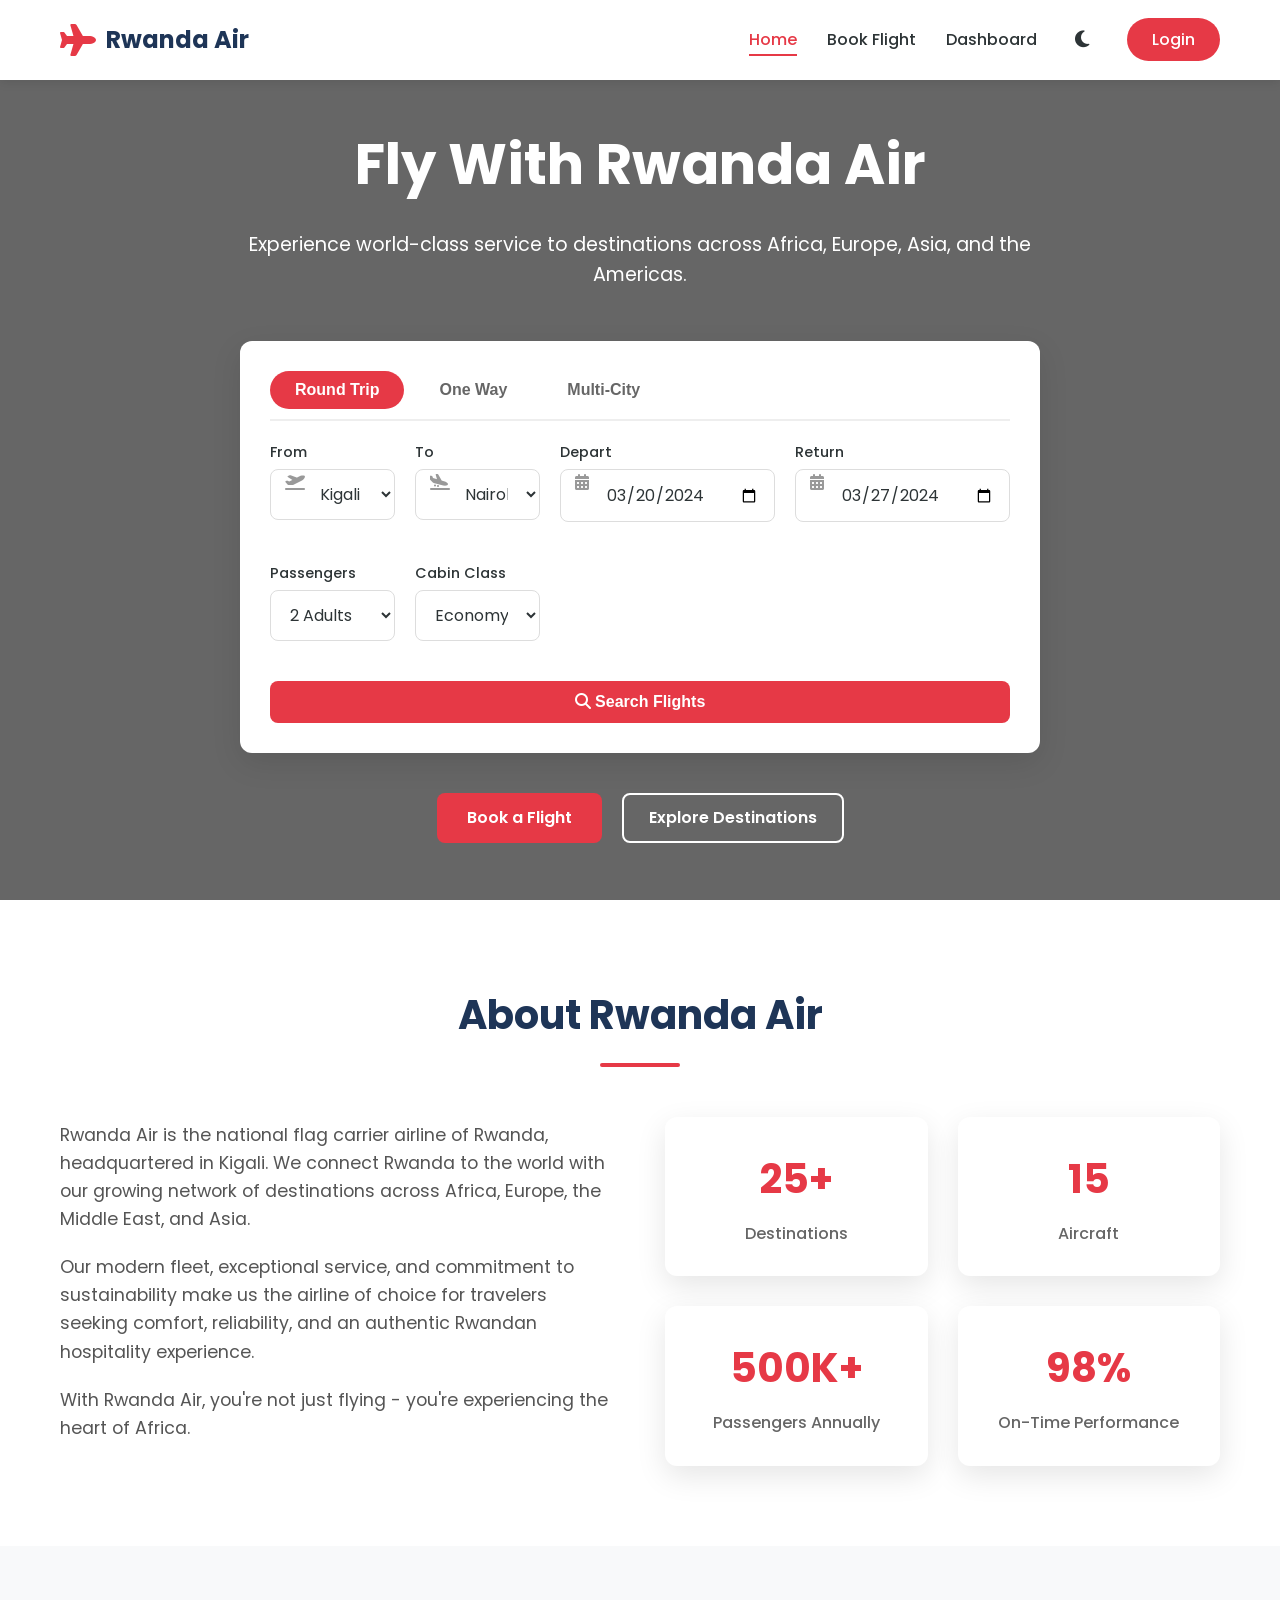
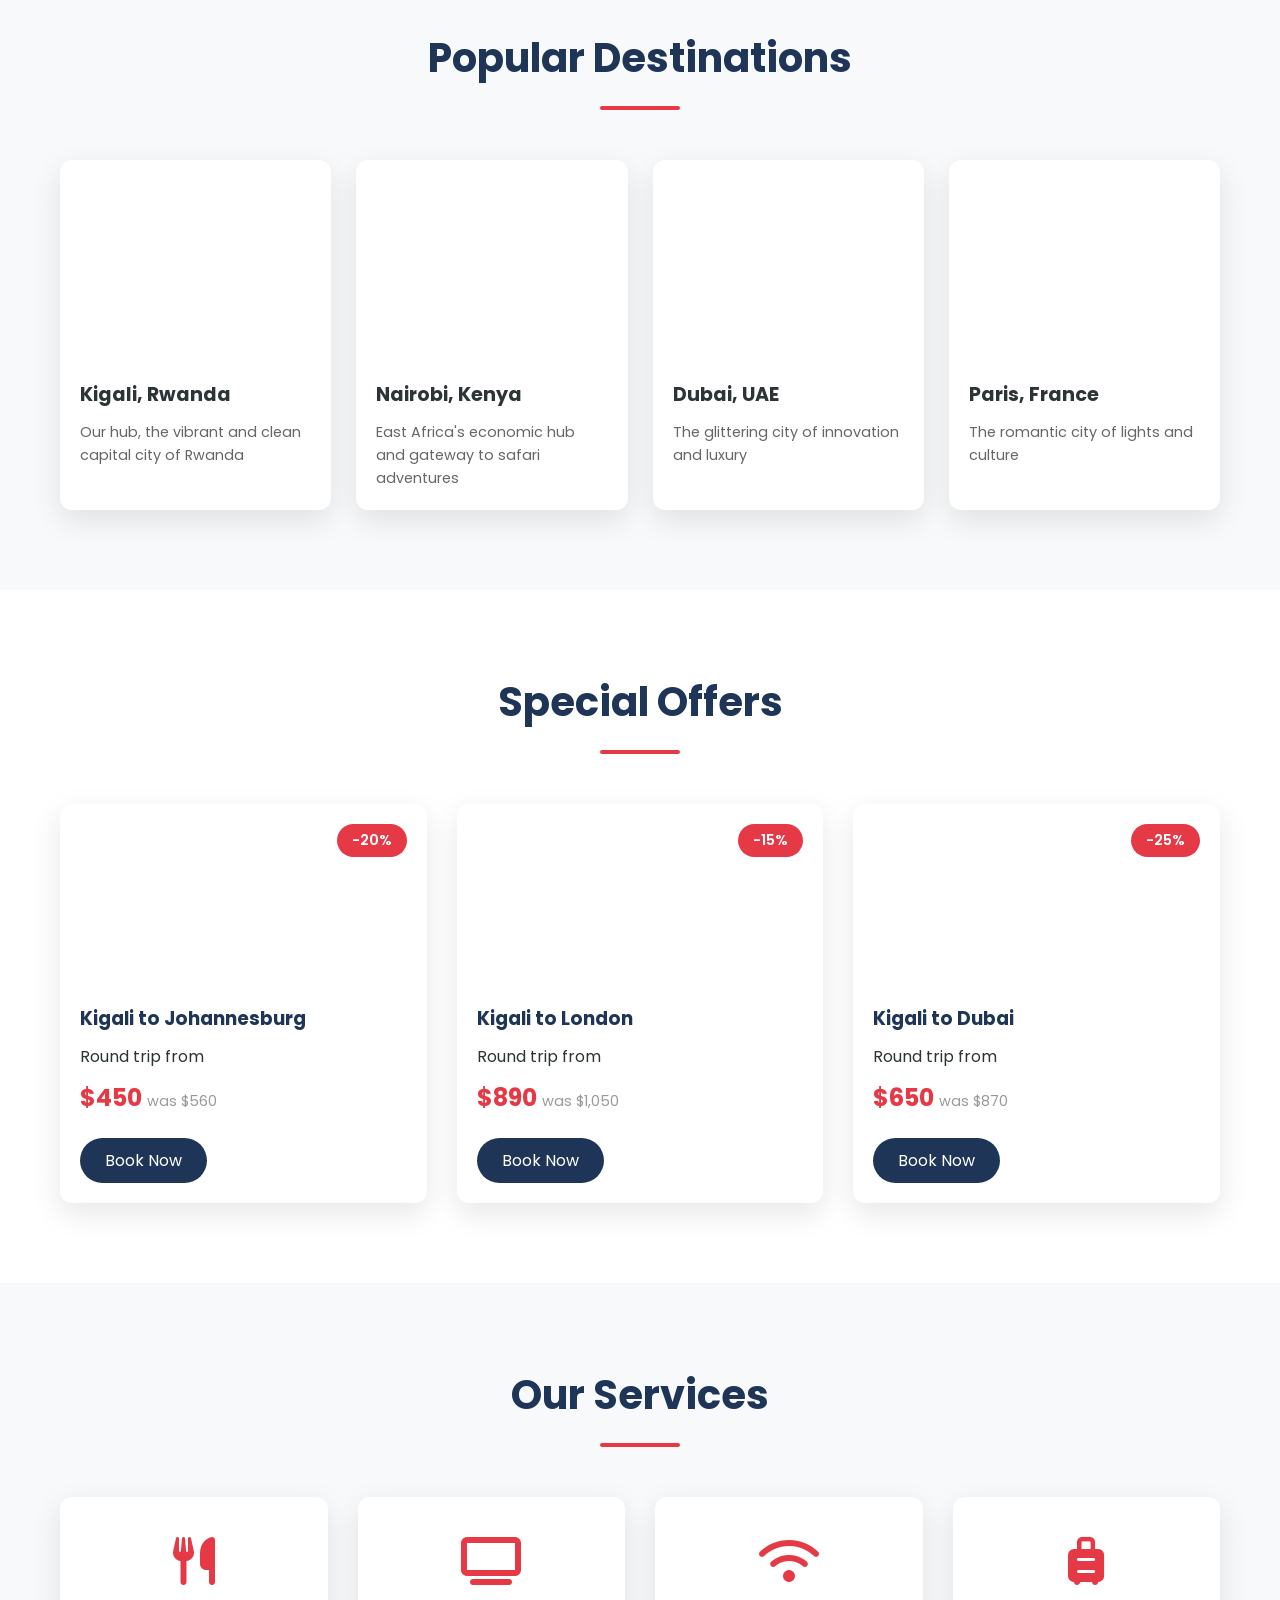
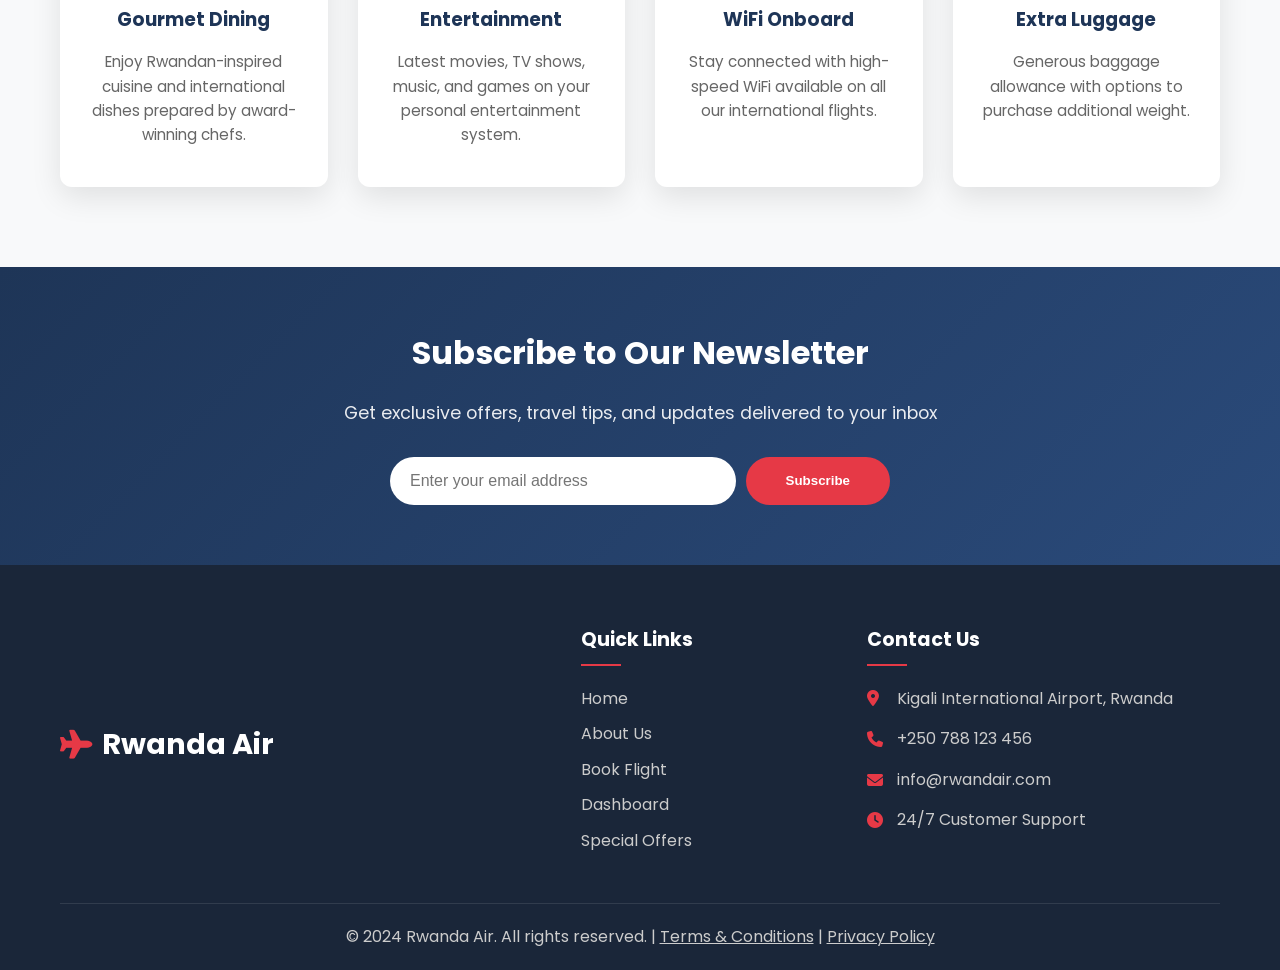
==== commit 4da1003d: "Update index.html" ====
--- a/index.html
+++ b/index.html
@@ -3,7 +3,7 @@
 <head>
     <meta charset="UTF-8">
     <meta name="viewport" content="width=device-width, initial-scale=1.0">
-    <title>Rwanda Air | Home - Experience the Heart of Africa</title>
+    <title>Rwanda Air | Experience the Heart of Africa</title>
     <link rel="stylesheet" href="css/style.css">
     <link rel="stylesheet" href="https://cdnjs.cloudflare.com/ajax/libs/font-awesome/6.4.0/css/all.min.css">
     <link rel="preconnect" href="https://fonts.googleapis.com">
@@ -13,12 +13,24 @@
         /* Additional styles for new features */
         :root {
             --primary-color: #e63946;
+            --primary-dark: #d62828;
             --secondary-color: #1e3557;
+            --secondary-dark: #152b4a;
             --accent-color: #f4a261;
             --light-bg: #f8f9fa;
             --dark-text: #2d3436;
+            --light-text: #ffffff;
+            --gray-text: #666666;
+            --border-color: #e0e0e0;
+            --success-color: #27ae60;
+            --warning-color: #f39c12;
+            --danger-color: #e74c3c;
+            --info-color: #3498db;
+            
             --border-radius: 12px;
+            --border-radius-sm: 8px;
             --box-shadow: 0 10px 30px rgba(0, 0, 0, 0.1);
+            --box-shadow-hover: 0 15px 40px rgba(0, 0, 0, 0.15);
             --transition: all 0.3s ease;
         }
 
@@ -107,6 +119,80 @@
             background: var(--primary-color);
         }
 
+        .dark-mode-toggle {
+            background: none;
+            border: none;
+            font-size: 1.2rem;
+            cursor: pointer;
+            color: var(--dark-text);
+            padding: 8px;
+            border-radius: 50%;
+            transition: var(--transition);
+        }
+
+        .dark-mode-toggle:hover {
+            background: var(--light-bg);
+            transform: rotate(15deg);
+        }
+
+        .user-menu {
+            position: relative;
+            display: inline-block;
+        }
+
+        .user-menu-btn {
+            background: none;
+            border: none;
+            font-size: 1rem;
+            cursor: pointer;
+            color: var(--dark-text);
+            display: flex;
+            align-items: center;
+            gap: 8px;
+            padding: 8px 15px;
+            border-radius: 50px;
+            transition: var(--transition);
+        }
+
+        .user-menu-btn:hover {
+            background: var(--light-bg);
+        }
+
+        .user-dropdown {
+            position: absolute;
+            top: 100%;
+            right: 0;
+            background: white;
+            border-radius: var(--border-radius-sm);
+            box-shadow: var(--box-shadow);
+            min-width: 200px;
+            display: none;
+            z-index: 1000;
+            margin-top: 10px;
+        }
+
+        .user-dropdown.show {
+            display: block;
+        }
+
+        .user-dropdown a {
+            display: block;
+            padding: 12px 20px;
+            text-decoration: none;
+            color: var(--dark-text);
+            transition: var(--transition);
+        }
+
+        .user-dropdown a:hover {
+            background: var(--light-bg);
+            color: var(--primary-color);
+        }
+
+        .user-dropdown a i {
+            margin-right: 10px;
+            width: 20px;
+        }
+
         .login-btn {
             background: var(--primary-color);
             color: white !important;
@@ -116,7 +202,7 @@
         }
 
         .login-btn:hover {
-            background: #d62828;
+            background: var(--primary-dark);
             transform: translateY(-2px);
             color: white !important;
         }
@@ -202,6 +288,7 @@
 
         .form-group {
             text-align: left;
+            position: relative;
         }
 
         .form-group label {
@@ -220,6 +307,7 @@
             border-radius: 8px;
             font-size: 1rem;
             transition: var(--transition);
+            font-family: inherit;
         }
 
         .form-group input:focus,
@@ -227,6 +315,23 @@
             outline: none;
             border-color: var(--primary-color);
             box-shadow: 0 0 0 3px rgba(230, 57, 70, 0.1);
+        }
+
+        .input-with-icon {
+            position: relative;
+        }
+
+        .input-with-icon i {
+            position: absolute;
+            left: 15px;
+            top: 50%;
+            transform: translateY(-50%);
+            color: #999;
+        }
+
+        .input-with-icon input,
+        .input-with-icon select {
+            padding-left: 45px;
         }
 
         .search-btn {
@@ -244,7 +349,7 @@
         }
 
         .search-btn:hover {
-            background: #d62828;
+            background: var(--primary-dark);
             transform: translateY(-2px);
         }
 
@@ -255,31 +360,38 @@
             margin-top: 40px;
         }
 
-        .btn-primary,
-        .btn-secondary {
-            padding: 15px 40px;
-            border-radius: 50px;
-            text-decoration: none;
-            font-weight: 600;
-            transition: var(--transition);
-            display: inline-block;
-        }
-
         .btn-primary {
             background: var(--primary-color);
             color: white;
+            border: none;
+            padding: 12px 30px;
+            border-radius: var(--border-radius-sm);
+            font-size: 1rem;
+            font-weight: 600;
+            cursor: pointer;
+            transition: var(--transition);
+            text-decoration: none;
+            display: inline-block;
         }
 
         .btn-primary:hover {
-            background: #d62828;
+            background: var(--primary-dark);
             transform: translateY(-2px);
-            box-shadow: 0 10px 20px rgba(230, 57, 70, 0.3);
+            box-shadow: var(--box-shadow);
         }
 
         .btn-secondary {
             background: transparent;
             color: white;
             border: 2px solid white;
+            padding: 10px 25px;
+            border-radius: var(--border-radius-sm);
+            font-size: 1rem;
+            font-weight: 600;
+            cursor: pointer;
+            transition: var(--transition);
+            text-decoration: none;
+            display: inline-block;
         }
 
         .btn-secondary:hover {
@@ -567,7 +679,7 @@
         }
 
         .newsletter-form button:hover {
-            background: #d62828;
+            background: var(--primary-dark);
             transform: translateY(-2px);
         }
 
@@ -655,6 +767,68 @@
             color: #ccc;
         }
 
+        /* Toast Notifications */
+        .toast-container {
+            position: fixed;
+            top: 20px;
+            right: 20px;
+            z-index: 3000;
+        }
+
+        .toast {
+            background: white;
+            border-radius: var(--border-radius-sm);
+            padding: 15px 20px;
+            margin-bottom: 10px;
+            box-shadow: var(--box-shadow);
+            display: flex;
+            align-items: center;
+            gap: 15px;
+            animation: slideInRight 0.3s ease;
+            max-width: 350px;
+        }
+
+        .toast.success {
+            border-left: 4px solid var(--success-color);
+        }
+
+        .toast.error {
+            border-left: 4px solid var(--danger-color);
+        }
+
+        .toast.warning {
+            border-left: 4px solid var(--warning-color);
+        }
+
+        .toast.info {
+            border-left: 4px solid var(--info-color);
+        }
+
+        .toast-icon {
+            font-size: 1.2rem;
+        }
+
+        .toast.success .toast-icon {
+            color: var(--success-color);
+        }
+
+        .toast.error .toast-icon {
+            color: var(--danger-color);
+        }
+
+        .toast-message {
+            flex: 1;
+            color: var(--dark-text);
+        }
+
+        .toast-close {
+            background: none;
+            border: none;
+            font-size: 1.2rem;
+            cursor: pointer;
+            color: #999;
+        }
+
         /* Animations */
         @keyframes fadeInUp {
             from {
@@ -664,6 +838,17 @@
             to {
                 opacity: 1;
                 transform: translateY(0);
+            }
+        }
+
+        @keyframes slideInRight {
+            from {
+                opacity: 0;
+                transform: translateX(50px);
+            }
+            to {
+                opacity: 1;
+                transform: translateX(0);
             }
         }
 
@@ -780,11 +965,11 @@
             </a>
             <ul class="nav-links">
                 <li><a href="index.html" class="active">Home</a></li>
-                <li><a href="#about">About</a></li>
-                <li><a href="#destinations">Destinations</a></li>
-                <li><a href="#offers">Offers</a></li>
-                <li><a href="#services">Services</a></li>
-                <li><a href="login.html" class="login-btn">Login</a></li>
+                <li><a href="booking.html">Book Flight</a></li>
+                <li><a href="dashboard.html">Dashboard</a></li>
+                <li><a href="#" class="dark-mode-toggle" id="darkModeToggle"><i class="fas fa-moon"></i></a></li>
+                <li><a href="login.html" class="login-btn" id="loginBtn">Login</a></li>
+                <li class="user-menu" id="userMenu" style="display: none;"></li>
             </ul>
             <div class="menu-toggle">
                 <i class="fas fa-bars"></i>
@@ -807,49 +992,81 @@
                         <button class="search-tab" onclick="showSearch('multi')">Multi-City</button>
                     </div>
                     
-                    <form id="flightSearchForm" class="search-form">
+                    <form id="flightSearchForm" class="search-form" onsubmit="event.preventDefault(); window.location.href='booking.html'">
+                        <div class="form-group input-with-icon">
+                            <i class="fas fa-plane-departure"></i>
+                            <label for="from">From</label>
+                            <select id="from" required>
+                                <option value="">Select city</option>
+                                <option value="KGL" selected>Kigali (KGL)</option>
+                                <option value="NBO">Nairobi (NBO)</option>
+                                <option value="JNB">Johannesburg (JNB)</option>
+                                <option value="ADD">Addis Ababa (ADD)</option>
+                                <option value="DXB">Dubai (DXB)</option>
+                                <option value="CDG">Paris (CDG)</option>
+                                <option value="LHR">London (LHR)</option>
+                                <option value="JFK">New York (JFK)</option>
+                            </select>
+                        </div>
+                        
+                        <div class="form-group input-with-icon">
+                            <i class="fas fa-plane-arrival"></i>
+                            <label for="to">To</label>
+                            <select id="to" required>
+                                <option value="">Select city</option>
+                                <option value="KGL">Kigali (KGL)</option>
+                                <option value="NBO" selected>Nairobi (NBO)</option>
+                                <option value="JNB">Johannesburg (JNB)</option>
+                                <option value="ADD">Addis Ababa (ADD)</option>
+                                <option value="DXB">Dubai (DXB)</option>
+                                <option value="CDG">Paris (CDG)</option>
+                                <option value="LHR">London (LHR)</option>
+                                <option value="JFK">New York (JFK)</option>
+                            </select>
+                        </div>
+                        
+                        <div class="form-group input-with-icon">
+                            <i class="fas fa-calendar-alt"></i>
+                            <label for="depart">Depart</label>
+                            <input type="date" id="depart" value="2024-03-20" required>
+                        </div>
+                        
+                        <div class="form-group input-with-icon" id="returnGroup">
+                            <i class="fas fa-calendar-alt"></i>
+                            <label for="return">Return</label>
+                            <input type="date" id="return" value="2024-03-27">
+                        </div>
+                        
                         <div class="form-group">
-                            <label>From</label>
-                            <input type="text" placeholder="City or Airport" value="Kigali (KGL)">
-                        </div>
-                        <div class="form-group">
-                            <label>To</label>
-                            <input type="text" placeholder="City or Airport" value="Nairobi (NBO)">
-                        </div>
-                        <div class="form-group">
-                            <label>Depart</label>
-                            <input type="date" value="2024-03-20">
-                        </div>
-                        <div class="form-group">
-                            <label>Return</label>
-                            <input type="date" value="2024-03-27">
-                        </div>
-                        <div class="form-group">
-                            <label>Passengers</label>
-                            <select>
+                            <label for="passengers">Passengers</label>
+                            <select id="passengers">
                                 <option>1 Adult</option>
-                                <option>2 Adults</option>
+                                <option selected>2 Adults</option>
                                 <option>3 Adults</option>
                                 <option>4 Adults</option>
                                 <option>Family (2+2)</option>
                             </select>
                         </div>
+                        
                         <div class="form-group">
-                            <label>Cabin Class</label>
-                            <select>
+                            <label for="cabin">Cabin Class</label>
+                            <select id="cabin">
                                 <option>Economy</option>
                                 <option>Premium Economy</option>
                                 <option>Business</option>
                                 <option>First Class</option>
                             </select>
                         </div>
-                        <button type="submit" class="search-btn">Search Flights <i class="fas fa-search"></i></button>
+                        
+                        <button type="submit" class="search-btn">
+                            <i class="fas fa-search"></i> Search Flights
+                        </button>
                     </form>
                 </div>
 
                 <div class="hero-btns">
                     <a href="booking.html" class="btn-primary">Book a Flight</a>
-                    <a href="login.html" class="btn-secondary">My Account</a>
+                    <a href="#destinations" class="btn-secondary">Explore Destinations</a>
                 </div>
             </div>
         </div>
@@ -928,7 +1145,7 @@
                         <h3>Kigali to Johannesburg</h3>
                         <p>Round trip from</p>
                         <div class="offer-price">$450 <small>was $560</small></div>
-                        <a href="#" class="offer-btn">Book Now</a>
+                        <a href="booking.html" class="offer-btn">Book Now</a>
                     </div>
                 </div>
                 <div class="offer-card">
@@ -938,7 +1155,7 @@
                         <h3>Kigali to London</h3>
                         <p>Round trip from</p>
                         <div class="offer-price">$890 <small>was $1,050</small></div>
-                        <a href="#" class="offer-btn">Book Now</a>
+                        <a href="booking.html" class="offer-btn">Book Now</a>
                     </div>
                 </div>
                 <div class="offer-card">
@@ -948,7 +1165,7 @@
                         <h3>Kigali to Dubai</h3>
                         <p>Round trip from</p>
                         <div class="offer-price">$650 <small>was $870</small></div>
-                        <a href="#" class="offer-btn">Book Now</a>
+                        <a href="booking.html" class="offer-btn">Book Now</a>
                     </div>
                 </div>
             </div>
@@ -989,7 +1206,7 @@
         <div class="container">
             <h2>Subscribe to Our Newsletter</h2>
             <p>Get exclusive offers, travel tips, and updates delivered to your inbox</p>
-            <form class="newsletter-form">
+            <form class="newsletter-form" onsubmit="event.preventDefault(); alert('Thank you for subscribing!'); this.reset();">
                 <input type="email" placeholder="Enter your email address" required>
                 <button type="submit">Subscribe</button>
             </form>
@@ -1009,7 +1226,7 @@
                         <li><a href="index.html">Home</a></li>
                         <li><a href="#about">About Us</a></li>
                         <li><a href="booking.html">Book Flight</a></li>
-                        <li><a href="login.html">Login</a></li>
+                        <li><a href="dashboard.html">Dashboard</a></li>
                         <li><a href="#offers">Special Offers</a></li>
                     </ul>
                 </div>
@@ -1022,10 +1239,13 @@
                 </div>
             </div>
             <div class="footer-bottom">
-                <p>&copy; 2024 Rwanda Air. All rights reserved. | Terms & Conditions | Privacy Policy</p>
+                <p>&copy; 2024 Rwanda Air. All rights reserved. | <a href="#" style="color: #ccc;">Terms & Conditions</a> | <a href="#" style="color: #ccc;">Privacy Policy</a></p>
             </div>
         </div>
     </footer>
+
+    <!-- Toast Container for Notifications -->
+    <div class="toast-container"></div>
 
     <script src="js/auth.js"></script>
     <script>
@@ -1034,17 +1254,42 @@
             document.querySelector('.nav-links').classList.toggle('active');
         });
 
+        // Dark mode toggle
+        document.getElementById('darkModeToggle').addEventListener('click', function(e) {
+            e.preventDefault();
+            document.body.classList.toggle('dark-mode');
+            const icon = this.querySelector('i');
+            if (document.body.classList.contains('dark-mode')) {
+                icon.classList.remove('fa-moon');
+                icon.classList.add('fa-sun');
+                localStorage.setItem('darkMode', 'enabled');
+            } else {
+                icon.classList.remove('fa-sun');
+                icon.classList.add('fa-moon');
+                localStorage.setItem('darkMode', 'disabled');
+            }
+        });
+
+        // Check for saved dark mode preference
+        if (localStorage.getItem('darkMode') === 'enabled') {
+            document.body.classList.add('dark-mode');
+            document.querySelector('#darkModeToggle i').classList.remove('fa-moon');
+            document.querySelector('#darkModeToggle i').classList.add('fa-sun');
+        }
+
         // Search tabs functionality
         function showSearch(type) {
-            // Update active tab
             document.querySelectorAll('.search-tab').forEach(tab => {
                 tab.classList.remove('active');
             });
             event.target.classList.add('active');
             
-            // Here you would typically update the form based on search type
-            // For demo purposes, we'll just log
-            console.log('Search type changed to:', type);
+            const returnGroup = document.getElementById('returnGroup');
+            if (type === 'roundtrip') {
+                returnGroup.style.display = 'block';
+            } else {
+                returnGroup.style.display = 'none';
+            }
         }
 
         // Navbar scroll effect
@@ -1073,19 +1318,6 @@
             });
         });
 
-        // Form submission
-        document.getElementById('flightSearchForm').addEventListener('submit', function(e) {
-            e.preventDefault();
-            alert('Searching for flights... This would redirect to search results page.');
-        });
-
-        // Newsletter form submission
-        document.querySelector('.newsletter-form').addEventListener('submit', function(e) {
-            e.preventDefault();
-            alert('Thank you for subscribing to our newsletter!');
-            this.reset();
-        });
-
         // Add animation on scroll
         const observerOptions = {
             threshold: 0.1,
--- a/css/style.css
+++ b/css/style.css
@@ -1,125 +1,284 @@
-/* Reset and Base Styles */
+/* css/style.css - Enhanced Version */
+
+:root {
+    --primary-color: #e63946;
+    --primary-dark: #d62828;
+    --secondary-color: #1e3557;
+    --secondary-dark: #152b4a;
+    --accent-color: #f4a261;
+    --light-bg: #f8f9fa;
+    --dark-text: #2d3436;
+    --light-text: #ffffff;
+    --gray-text: #666666;
+    --border-color: #e0e0e0;
+    --success-color: #27ae60;
+    --warning-color: #f39c12;
+    --danger-color: #e74c3c;
+    --info-color: #3498db;
+    
+    --border-radius: 12px;
+    --border-radius-sm: 8px;
+    --box-shadow: 0 10px 30px rgba(0, 0, 0, 0.1);
+    --box-shadow-hover: 0 15px 40px rgba(0, 0, 0, 0.15);
+    --transition: all 0.3s ease;
+}
+
+/* Dark Mode Variables */
+body.dark-mode {
+    --light-bg: #1a1a1a;
+    --dark-text: #f0f0f0;
+    --border-color: #333333;
+    --gray-text: #b0b0b0;
+    background-color: #121212;
+    color: #f0f0f0;
+}
+
+body.dark-mode .navbar,
+body.dark-mode .flight-search,
+body.dark-mode .booking-container,
+body.dark-mode .dashboard-section,
+body.dark-mode .modal-content {
+    background-color: #1e1e1e;
+    color: #f0f0f0;
+}
+
 * {
     margin: 0;
     padding: 0;
     box-sizing: border-box;
 }
 
-:root {
-    --primary-color: #0066cc;
-    --secondary-color: #00a859;
-    --accent-color: #f9a825;
-    --dark-color: #1a237e;
-    --light-color: #f5f7fa;
-    --gray-color: #6c757d;
-    --light-gray: #e9ecef;
-    --danger-color: #dc3545;
-    --success-color: #28a745;
-    --border-radius: 8px;
-    --box-shadow: 0 4px 12px rgba(0, 0, 0, 0.1);
-    --transition: all 0.3s ease;
-}
-
 body {
     font-family: 'Poppins', sans-serif;
     line-height: 1.6;
-    color: #333;
-    background-color: #fff;
+    color: var(--dark-text);
+    overflow-x: hidden;
+    transition: background-color 0.3s ease, color 0.3s ease;
 }
 
 .container {
-    width: 100%;
     max-width: 1200px;
     margin: 0 auto;
     padding: 0 20px;
 }
 
-/* Typography */
-h1, h2, h3, h4 {
-    font-weight: 600;
-    line-height: 1.3;
-    margin-bottom: 1rem;
-}
-
-h1 {
-    font-size: 2.5rem;
-}
-
-h2 {
+/* Navigation */
+.navbar {
+    background: var(--light-text);
+    box-shadow: 0 2px 10px rgba(0, 0, 0, 0.1);
+    position: fixed;
+    width: 100%;
+    top: 0;
+    z-index: 1000;
+    transition: var(--transition);
+}
+
+.navbar .container {
+    display: flex;
+    justify-content: space-between;
+    align-items: center;
+    height: 80px;
+}
+
+.logo {
+    font-size: 1.5rem;
+    font-weight: 700;
+    color: var(--secondary-color);
+    text-decoration: none;
+    display: flex;
+    align-items: center;
+    gap: 10px;
+}
+
+.logo i {
+    color: var(--primary-color);
     font-size: 2rem;
 }
 
-h3 {
-    font-size: 1.5rem;
-}
-
-p {
-    margin-bottom: 1rem;
-}
-
-a {
+.nav-links {
+    display: flex;
+    list-style: none;
+    gap: 30px;
+    align-items: center;
+}
+
+.nav-links a {
     text-decoration: none;
-    color: inherit;
-}
-
-.section-title {
-    text-align: center;
-    margin-bottom: 2.5rem;
+    color: var(--dark-text);
+    font-weight: 500;
+    transition: var(--transition);
     position: relative;
 }
 
-.section-title::after {
+.nav-links a:hover {
+    color: var(--primary-color);
+}
+
+.nav-links a.active {
+    color: var(--primary-color);
+}
+
+.nav-links a.active::after {
     content: '';
     position: absolute;
-    bottom: -10px;
-    left: 50%;
-    transform: translateX(-50%);
-    width: 80px;
-    height: 3px;
-    background-color: var(--primary-color);
+    bottom: -5px;
+    left: 0;
+    width: 100%;
+    height: 2px;
+    background: var(--primary-color);
+}
+
+/* Dark Mode Toggle */
+.dark-mode-toggle {
+    background: none;
+    border: none;
+    font-size: 1.2rem;
+    cursor: pointer;
+    color: var(--dark-text);
+    padding: 8px;
+    border-radius: 50%;
+    transition: var(--transition);
+}
+
+.dark-mode-toggle:hover {
+    background: var(--light-bg);
+    transform: rotate(15deg);
+}
+
+/* User Menu */
+.user-menu {
+    position: relative;
+    display: inline-block;
+}
+
+.user-menu-btn {
+    background: none;
+    border: none;
+    font-size: 1.2rem;
+    cursor: pointer;
+    color: var(--dark-text);
+    display: flex;
+    align-items: center;
+    gap: 8px;
+    padding: 8px 15px;
+    border-radius: 50px;
+    transition: var(--transition);
+}
+
+.user-menu-btn:hover {
+    background: var(--light-bg);
+}
+
+.user-dropdown {
+    position: absolute;
+    top: 100%;
+    right: 0;
+    background: var(--light-text);
+    border-radius: var(--border-radius-sm);
+    box-shadow: var(--box-shadow);
+    min-width: 200px;
+    display: none;
+    z-index: 1000;
+    margin-top: 10px;
+}
+
+.user-dropdown.show {
+    display: block;
+}
+
+.user-dropdown a {
+    display: block;
+    padding: 12px 20px;
+    text-decoration: none;
+    color: var(--dark-text);
+    transition: var(--transition);
+}
+
+.user-dropdown a:hover {
+    background: var(--light-bg);
+    color: var(--primary-color);
+}
+
+.user-dropdown a i {
+    margin-right: 10px;
+    width: 20px;
+}
+
+/* Login Button */
+.login-btn {
+    background: var(--primary-color);
+    color: white !important;
+    padding: 10px 25px;
+    border-radius: 50px;
+    transition: var(--transition);
+}
+
+.login-btn:hover {
+    background: var(--primary-dark);
+    transform: translateY(-2px);
+}
+
+.menu-toggle {
+    display: none;
+    font-size: 1.5rem;
+    cursor: pointer;
 }
 
 /* Buttons */
-.btn-primary, .btn-secondary, .btn-outline {
+.btn-primary {
+    background: var(--primary-color);
+    color: white;
+    border: none;
+    padding: 12px 30px;
+    border-radius: var(--border-radius-sm);
+    font-size: 1rem;
+    font-weight: 600;
+    cursor: pointer;
+    transition: var(--transition);
+    text-decoration: none;
     display: inline-block;
-    padding: 12px 28px;
-    border-radius: var(--border-radius);
-    font-weight: 500;
-    cursor: pointer;
-    transition: var(--transition);
-    border: none;
+}
+
+.btn-primary:hover {
+    background: var(--primary-dark);
+    transform: translateY(-2px);
+    box-shadow: var(--box-shadow);
+}
+
+.btn-secondary {
+    background: transparent;
+    color: var(--dark-text);
+    border: 2px solid var(--primary-color);
+    padding: 10px 25px;
+    border-radius: var(--border-radius-sm);
     font-size: 1rem;
-}
-
-.btn-primary {
-    background-color: var(--primary-color);
+    font-weight: 600;
+    cursor: pointer;
+    transition: var(--transition);
+    text-decoration: none;
+    display: inline-block;
+}
+
+.btn-secondary:hover {
+    background: var(--primary-color);
     color: white;
-}
-
-.btn-primary:hover {
-    background-color: #0052a3;
     transform: translateY(-2px);
 }
 
-.btn-secondary {
-    background-color: var(--secondary-color);
-    color: white;
-}
-
-.btn-secondary:hover {
-    background-color: #008746;
-    transform: translateY(-2px);
-}
-
 .btn-outline {
-    background-color: transparent;
-    border: 2px solid var(--primary-color);
-    color: var(--primary-color);
+    background: transparent;
+    color: var(--dark-text);
+    border: 1px solid var(--border-color);
+    padding: 8px 20px;
+    border-radius: var(--border-radius-sm);
+    font-size: 0.9rem;
+    cursor: pointer;
+    transition: var(--transition);
 }
 
 .btn-outline:hover {
-    background-color: var(--primary-color);
-    color: white;
+    background: var(--light-bg);
+    border-color: var(--primary-color);
 }
 
 .btn-block {
@@ -128,322 +287,54 @@
 }
 
 .btn-large {
-    padding: 16px 32px;
+    padding: 15px 40px;
     font-size: 1.1rem;
 }
 
-/* Navigation */
-.navbar {
-    background-color: white;
-    box-shadow: 0 2px 10px rgba(0, 0, 0, 0.1);
-    position: sticky;
-    top: 0;
-    z-index: 1000;
-}
-
-.navbar .container {
-    display: flex;
-    justify-content: space-between;
-    align-items: center;
-    padding: 15px 20px;
-}
-
-.logo {
-    font-size: 1.8rem;
-    font-weight: 700;
-    color: var(--primary-color);
-    display: flex;
-    align-items: center;
-}
-
-.logo i {
-    margin-right: 8px;
-}
-
-.nav-links {
-    display: flex;
-    list-style: none;
-}
-
-.nav-links li {
-    margin-left: 2rem;
-}
-
-.nav-links a {
-    font-weight: 500;
-    padding: 8px 0;
-    position: relative;
-}
-
-.nav-links a:hover {
-    color: var(--primary-color);
-}
-
-.nav-links a.active {
-    color: var(--primary-color);
-}
-
-.nav-links a.active::after {
-    content: '';
-    position: absolute;
-    bottom: 0;
-    left: 0;
-    width: 100%;
-    height: 2px;
-    background-color: var(--primary-color);
-}
-
-.login-btn {
-    background-color: var(--primary-color);
-    color: white;
-    padding: 8px 20px;
-    border-radius: var(--border-radius);
-}
-
-.login-btn:hover {
-    background-color: #0052a3;
-    color: white;
-}
-
-.menu-toggle {
-    display: none;
-    font-size: 1.5rem;
-    cursor: pointer;
-}
-
-/* Hero Section */
-.hero {
-    background: linear-gradient(rgba(0, 0, 0, 0.7), rgba(0, 0, 0, 0.7)), url('https://images.unsplash.com/photo-1436491865332-7a61a109cc05?ixlib=rb-4.0.3&ixid=M3wxMjA3fDB8MHxwaG90by1wYWdlfHx8fGVufDB8fHx8fA%3D%3D&auto=format&fit=crop&w=1200&q=80');
-    background-size: cover;
-    background-position: center;
-    color: white;
-    padding: 100px 0;
-    text-align: center;
-}
-
-.hero-content h1 {
-    font-size: 3rem;
-    margin-bottom: 1.5rem;
-}
-
-.hero-content p {
-    font-size: 1.2rem;
-    max-width: 700px;
-    margin: 0 auto 2.5rem;
-    opacity: 0.9;
-}
-
-.hero-btns {
-    display: flex;
-    justify-content: center;
-    gap: 20px;
-}
-
-/* Sections */
-.section {
-    padding: 80px 0;
-}
-
-.bg-light {
-    background-color: var(--light-color);
-}
-
-/* About Section */
-.about-content {
-    display: grid;
-    grid-template-columns: 2fr 1fr;
-    gap: 50px;
-    align-items: center;
-}
-
-.about-stats {
-    display: grid;
-    grid-template-columns: repeat(2, 1fr);
-    gap: 20px;
-}
-
-.stat {
-    text-align: center;
-    padding: 20px;
-    background-color: white;
-    border-radius: var(--border-radius);
-    box-shadow: var(--box-shadow);
-}
-
-.stat h3 {
-    font-size: 2.5rem;
-    color: var(--primary-color);
-    margin-bottom: 5px;
-}
-
-/* Destinations Grid */
-.destinations-grid, .services-grid {
-    display: grid;
-    grid-template-columns: repeat(auto-fill, minmax(250px, 1fr));
-    gap: 30px;
-    margin-top: 30px;
-}
-
-.destination-card, .service-card {
-    background-color: white;
-    border-radius: var(--border-radius);
-    overflow: hidden;
-    box-shadow: var(--box-shadow);
-    transition: var(--transition);
-}
-
-.destination-card:hover, .service-card:hover {
-    transform: translateY(-10px);
-}
-
-.destination-img {
-    height: 180px;
-    background-size: cover;
-    background-position: center;
-}
-
-.destination-card h3, .destination-card p {
-    padding: 0 20px;
-}
-
-.destination-card h3 {
-    margin-top: 20px;
-}
-
-.destination-card p {
-    margin-bottom: 20px;
-    color: var(--gray-color);
-}
-
-.service-card {
-    text-align: center;
-    padding: 30px 20px;
-}
-
-.service-card i {
-    font-size: 3rem;
-    color: var(--primary-color);
-    margin-bottom: 20px;
-}
-
-/* Footer */
-.footer {
-    background-color: #1a1a1a;
-    color: white;
-    padding: 60px 0 20px;
-}
-
-.footer-content {
-    display: grid;
-    grid-template-columns: repeat(3, 1fr);
-    gap: 40px;
-    margin-bottom: 40px;
-}
-
-.footer-logo {
-    font-size: 1.8rem;
-    font-weight: 700;
-    margin-bottom: 20px;
-}
-
-.footer-links h4, .footer-contact h4 {
-    margin-bottom: 20px;
-    font-size: 1.2rem;
-}
-
-.footer-links ul {
-    list-style: none;
-}
-
-.footer-links li {
-    margin-bottom: 10px;
-}
-
-.footer-links a:hover {
-    color: var(--accent-color);
-}
-
-.footer-contact p {
-    margin-bottom: 10px;
-    display: flex;
-    align-items: center;
-}
-
-.footer-contact i {
-    margin-right: 10px;
-    color: var(--accent-color);
-}
-
-.footer-bottom {
-    text-align: center;
-    padding-top: 20px;
-    border-top: 1px solid #333;
-}
-
-/* Auth Pages */
-.auth-page {
-    display: flex;
-    justify-content: center;
-    align-items: center;
-    min-height: 100vh;
-    background: linear-gradient(135deg, #f5f7fa 0%, #c3cfe2 100%);
-    padding: 20px;
-}
-
-.auth-container {
-    background-color: white;
-    border-radius: var(--border-radius);
-    box-shadow: var(--box-shadow);
-    width: 100%;
-    max-width: 450px;
-    overflow: hidden;
-}
-
-.auth-header {
-    padding: 40px 30px 20px;
-    text-align: center;
-    background-color: var(--primary-color);
-    color: white;
-}
-
-.auth-header .logo {
-    color: white;
-    justify-content: center;
-    margin-bottom: 20px;
-}
-
-.auth-header h2 {
-    margin-bottom: 10px;
-}
-
-.auth-form {
-    padding: 30px;
-}
-
+/* Forms */
 .form-group {
     margin-bottom: 20px;
+    position: relative;
 }
 
 .form-group label {
     display: block;
     margin-bottom: 8px;
     font-weight: 500;
-}
-
-.form-group input, .form-group select {
+    color: var(--dark-text);
+}
+
+.form-group input,
+.form-group select,
+.form-group textarea {
     width: 100%;
     padding: 12px 15px;
-    border: 1px solid var(--light-gray);
-    border-radius: var(--border-radius);
-    font-family: 'Poppins', sans-serif;
+    border: 1px solid var(--border-color);
+    border-radius: var(--border-radius-sm);
     font-size: 1rem;
-    transition: var(--transition);
-}
-
-.form-group input:focus, .form-group select:focus {
+    font-family: inherit;
+    transition: var(--transition);
+    background: var(--light-text);
+    color: var(--dark-text);
+}
+
+.form-group input:focus,
+.form-group select:focus,
+.form-group textarea:focus {
     outline: none;
     border-color: var(--primary-color);
-    box-shadow: 0 0 0 3px rgba(0, 102, 204, 0.1);
+    box-shadow: 0 0 0 3px rgba(230, 57, 70, 0.1);
+}
+
+.form-group input.error,
+.form-group select.error {
+    border-color: var(--danger-color);
+}
+
+.error-message {
+    color: var(--danger-color);
+    font-size: 0.85rem;
+    margin-top: 5px;
 }
 
 .input-with-icon {
@@ -455,373 +346,122 @@
     left: 15px;
     top: 50%;
     transform: translateY(-50%);
-    color: var(--gray-color);
-}
-
-.input-with-icon input, .input-with-icon select {
+    color: var(--gray-text);
+}
+
+.input-with-icon input,
+.input-with-icon select {
     padding-left: 45px;
 }
 
-.password-toggle {
-    position: absolute;
-    right: 15px;
-    top: 50%;
-    transform: translateY(-50%);
-    cursor: pointer;
-    color: var(--gray-color);
-}
-
-.form-options {
-    display: flex;
-    justify-content: space-between;
-    align-items: center;
+/* Flight Search Widget */
+.flight-search {
+    background: var(--light-text);
+    border-radius: var(--border-radius);
+    padding: 30px;
+    margin-top: 50px;
+    box-shadow: var(--box-shadow);
+    animation: fadeInUp 1s ease 0.4s both;
+}
+
+.search-tabs {
+    display: flex;
+    gap: 10px;
     margin-bottom: 20px;
-}
-
-.checkbox {
-    display: flex;
-    align-items: center;
-}
-
-.checkbox input {
-    margin-right: 8px;
-}
-
-.forgot-password {
-    color: var(--primary-color);
-}
-
-.forgot-password:hover {
-    text-decoration: underline;
-}
-
-.auth-divider {
-    display: flex;
-    align-items: center;
-    margin: 25px 0;
-}
-
-.auth-divider::before, .auth-divider::after {
-    content: '';
-    flex: 1;
-    height: 1px;
-    background-color: var(--light-gray);
-}
-
-.auth-divider span {
-    padding: 0 15px;
-    color: var(--gray-color);
-}
-
-.auth-link {
-    text-align: center;
-    margin-top: 20px;
-}
-
-.auth-link a {
-    color: var(--primary-color);
-    font-weight: 500;
-}
-
-.auth-footer {
-    padding: 20px 30px;
-    text-align: center;
-    background-color: var(--light-color);
-    color: var(--gray-color);
-    font-size: 0.9rem;
-}
-
-.auth-footer a {
-    color: var(--primary-color);
-}
-
-/* Dashboard */
-.dashboard-header {
-    background: linear-gradient(135deg, var(--primary-color) 0%, var(--dark-color) 100%);
+    border-bottom: 2px solid var(--border-color);
+    padding-bottom: 10px;
+}
+
+.search-tab {
+    padding: 10px 25px;
+    border: none;
+    background: none;
+    font-size: 1rem;
+    font-weight: 600;
+    color: var(--gray-text);
+    cursor: pointer;
+    transition: var(--transition);
+    border-radius: 50px;
+}
+
+.search-tab.active {
+    background: var(--primary-color);
     color: white;
-    padding: 40px 0;
-}
-
-.dashboard-welcome h1 {
-    margin-bottom: 10px;
-}
-
-.dashboard-welcome p {
-    opacity: 0.9;
+}
+
+.search-form {
+    display: grid;
+    grid-template-columns: repeat(4, 1fr);
+    gap: 20px;
+}
+
+.search-btn {
+    background: var(--primary-color);
+    color: white;
+    border: none;
+    padding: 12px 30px;
+    border-radius: var(--border-radius-sm);
+    font-size: 1rem;
+    font-weight: 600;
+    cursor: pointer;
+    transition: var(--transition);
+    grid-column: span 4;
+    width: 100%;
+}
+
+.search-btn:hover {
+    background: var(--primary-dark);
+    transform: translateY(-2px);
+}
+
+/* Booking Container */
+.booking-container {
+    background: var(--light-text);
+    border-radius: var(--border-radius);
+    padding: 30px;
+    margin: 30px 0;
+    box-shadow: var(--box-shadow);
+}
+
+.booking-tabs {
+    display: flex;
+    gap: 10px;
     margin-bottom: 30px;
-}
-
-.dashboard-stats {
-    display: grid;
-    grid-template-columns: repeat(auto-fit, minmax(200px, 1fr));
-    gap: 20px;
-}
-
-.stat-card {
-    background-color: rgba(255, 255, 255, 0.1);
-    border-radius: var(--border-radius);
-    padding: 20px;
-    display: flex;
-    align-items: center;
-    backdrop-filter: blur(10px);
-}
-
-.stat-icon {
-    background-color: rgba(255, 255, 255, 0.2);
-    width: 60px;
-    height: 60px;
-    border-radius: 50%;
-    display: flex;
-    align-items: center;
-    justify-content: center;
-    margin-right: 20px;
-}
-
-.stat-icon i {
-    font-size: 1.8rem;
-}
-
-.stat-info h3 {
-    margin-bottom: 5px;
-}
-
-.stat-info p {
-    opacity: 0.8;
-    margin-bottom: 0;
-    font-size: 0.9rem;
-}
-
-.dashboard-content {
-    padding: 40px 0;
-}
-
-.dashboard-section {
-    margin-bottom: 50px;
-}
-
-.flight-cards {
-    display: grid;
-    grid-template-columns: repeat(auto-fill, minmax(300px, 1fr));
-    gap: 20px;
-}
-
-.flight-card {
-    background-color: white;
-    border-radius: var(--border-radius);
-    box-shadow: var(--box-shadow);
-    overflow: hidden;
-    padding: 20px;
-}
-
-.flight-card-header {
-    display: flex;
-    justify-content: space-between;
-    align-items: center;
-    margin-bottom: 20px;
-}
-
-.status-badge {
-    padding: 5px 12px;
-    border-radius: 20px;
-    font-size: 0.8rem;
-    font-weight: 500;
-}
-
-.status-badge.confirmed {
-    background-color: #d4edda;
-    color: var(--success-color);
-}
-
-.status-badge.completed {
-    background-color: #e2e3e5;
-    color: var(--gray-color);
-}
-
-.flight-route {
-    display: flex;
-    justify-content: space-between;
-    align-items: center;
-    margin-bottom: 20px;
-}
-
-.flight-from, .flight-to {
-    flex: 1;
-}
-
-.flight-icon {
-    margin: 0 20px;
-}
-
-.flight-icon i {
-    font-size: 1.5rem;
-    color: var(--primary-color);
-}
-
-.flight-card-footer {
-    display: flex;
-    justify-content: space-between;
-    margin-top: 20px;
-}
-
-.action-grid {
-    display: grid;
-    grid-template-columns: repeat(auto-fill, minmax(200px, 1fr));
-    gap: 20px;
-}
-
-.action-card {
-    background-color: white;
-    border-radius: var(--border-radius);
-    box-shadow: var(--box-shadow);
-    padding: 25px 20px;
-    text-align: center;
-    transition: var(--transition);
-}
-
-.action-card:hover {
-    transform: translateY(-5px);
-    box-shadow: 0 8px 20px rgba(0, 0, 0, 0.15);
-}
-
-.action-icon {
-    width: 60px;
-    height: 60px;
-    background-color: var(--light-color);
-    border-radius: 50%;
-    display: flex;
-    align-items: center;
-    justify-content: center;
-    margin: 0 auto 20px;
-}
-
-.action-icon i {
-    font-size: 1.5rem;
-    color: var(--primary-color);
-}
-
-.action-card h3 {
-    margin-bottom: 10px;
-}
-
-.action-card p {
-    color: var(--gray-color);
-    font-size: 0.9rem;
-    margin-bottom: 0;
-}
-
-.table-container {
-    overflow-x: auto;
-}
-
-.flight-table {
-    width: 100%;
-    border-collapse: collapse;
-    background-color: white;
-    box-shadow: var(--box-shadow);
-    border-radius: var(--border-radius);
-    overflow: hidden;
-}
-
-.flight-table thead {
-    background-color: var(--primary-color);
+    border-bottom: 2px solid var(--border-color);
+    padding-bottom: 15px;
+}
+
+.tab-btn {
+    padding: 10px 25px;
+    border: none;
+    background: none;
+    font-size: 1rem;
+    font-weight: 600;
+    color: var(--gray-text);
+    cursor: pointer;
+    transition: var(--transition);
+    border-radius: 50px;
+}
+
+.tab-btn.active {
+    background: var(--primary-color);
     color: white;
 }
 
-.flight-table th, .flight-table td {
-    padding: 15px;
-    text-align: left;
-}
-
-.flight-table tbody tr {
-    border-bottom: 1px solid var(--light-gray);
-}
-
-.flight-table tbody tr:last-child {
-    border-bottom: none;
-}
-
-.flight-table tbody tr:hover {
-    background-color: #f8f9fa;
-}
-
-.text-link {
-    color: var(--primary-color);
-    font-weight: 500;
-}
-
-.text-link:hover {
-    text-decoration: underline;
-}
-
-/* Booking Page */
-.booking-hero {
-    background: linear-gradient(rgba(0, 0, 0, 0.7), rgba(0, 0, 0, 0.7)), url('https://images.unsplash.com/photo-1540959733332-eab4deabeeaf?ixlib=rb-4.0.3&ixid=M3wxMjA3fDB8MHxwaG90by1wYWdlfHx8fGVufDB8fHx8fA%3D%3D&auto=format&fit=crop&w=1200&q=80');
-    background-size: cover;
-    background-position: center;
-    color: white;
-    padding: 80px 0;
-    text-align: center;
-}
-
-.booking-container {
-    background-color: white;
-    border-radius: var(--border-radius);
-    box-shadow: var(--box-shadow);
-    margin: -40px auto 50px;
-    position: relative;
-    padding: 30px;
-}
-
-.booking-tabs {
-    display: flex;
-    margin-bottom: 30px;
-    border-bottom: 1px solid var(--light-gray);
-}
-
-.tab-btn {
-    padding: 12px 25px;
-    background: none;
-    border: none;
-    font-size: 1rem;
-    font-weight: 500;
-    cursor: pointer;
-    color: var(--gray-color);
-    position: relative;
-}
-
-.tab-btn.active {
-    color: var(--primary-color);
-}
-
-.tab-btn.active::after {
-    content: '';
-    position: absolute;
-    bottom: -1px;
-    left: 0;
-    width: 100%;
-    height: 3px;
-    background-color: var(--primary-color);
-}
-
-.form-row {
-    display: grid;
-    grid-template-columns: repeat(auto-fit, minmax(250px, 1fr));
-    gap: 20px;
-    margin-bottom: 20px;
-}
-
+/* Passenger Selector */
 .passenger-selector {
     position: relative;
 }
 
 .passenger-input {
-    border: 1px solid var(--light-gray);
-    border-radius: var(--border-radius);
     padding: 12px 15px;
+    border: 1px solid var(--border-color);
+    border-radius: var(--border-radius-sm);
     cursor: pointer;
     display: flex;
     justify-content: space-between;
     align-items: center;
+    background: var(--light-text);
 }
 
 .passenger-dropdown {
@@ -829,13 +469,13 @@
     top: 100%;
     left: 0;
     width: 100%;
-    background-color: white;
-    border: 1px solid var(--light-gray);
-    border-radius: var(--border-radius);
+    background: var(--light-text);
+    border: 1px solid var(--border-color);
+    border-radius: var(--border-radius-sm);
     box-shadow: var(--box-shadow);
-    padding: 20px;
     z-index: 10;
     display: none;
+    margin-top: 5px;
 }
 
 .passenger-selector:hover .passenger-dropdown {
@@ -843,196 +483,781 @@
 }
 
 .passenger-type {
+    padding: 15px;
     display: flex;
     justify-content: space-between;
     align-items: center;
-    margin-bottom: 15px;
+    border-bottom: 1px solid var(--border-color);
 }
 
 .passenger-type:last-child {
-    margin-bottom: 0;
+    border-bottom: none;
 }
 
 .passenger-controls {
     display: flex;
     align-items: center;
-    gap: 15px;
+    gap: 10px;
 }
 
 .passenger-btn {
     width: 30px;
     height: 30px;
+    border: 1px solid var(--border-color);
+    background: none;
     border-radius: 50%;
-    border: 1px solid var(--light-gray);
-    background-color: white;
-    cursor: pointer;
-    display: flex;
-    align-items: center;
-    justify-content: center;
+    cursor: pointer;
+    transition: var(--transition);
 }
 
 .passenger-btn:hover {
-    background-color: var(--light-color);
+    background: var(--primary-color);
+    color: white;
+    border-color: var(--primary-color);
 }
 
 /* Flight Results */
 .flight-results {
-    margin-top: 50px;
-}
-
-.result-card {
-    background-color: white;
+    margin-top: 40px;
+}
+
+.flight-card {
+    background: var(--light-text);
+    border: 1px solid var(--border-color);
     border-radius: var(--border-radius);
+    margin-bottom: 20px;
+    padding: 20px;
+    transition: var(--transition);
+}
+
+.flight-card:hover {
+    box-shadow: var(--box-shadow-hover);
+    transform: translateY(-2px);
+}
+
+.flight-card-header {
+    display: flex;
+    justify-content: space-between;
+    align-items: center;
+    margin-bottom: 20px;
+    padding-bottom: 15px;
+    border-bottom: 1px solid var(--border-color);
+}
+
+.flight-number {
+    font-weight: 600;
+    color: var(--secondary-color);
+}
+
+.flight-price {
+    font-size: 1.5rem;
+    font-weight: 700;
+    color: var(--primary-color);
+}
+
+.flight-route {
+    display: grid;
+    grid-template-columns: 1fr auto 1fr;
+    gap: 20px;
+    align-items: center;
+    margin-bottom: 20px;
+}
+
+.flight-from,
+.flight-to {
+    text-align: center;
+}
+
+.flight-from h4,
+.flight-to h4 {
+    font-size: 1.2rem;
+    margin-bottom: 5px;
+}
+
+.flight-time {
+    font-size: 1.5rem;
+    font-weight: 600;
+    color: var(--secondary-color);
+}
+
+.flight-date {
+    color: var(--gray-text);
+    font-size: 0.9rem;
+}
+
+.flight-icon {
+    text-align: center;
+    color: var(--primary-color);
+    font-size: 1.5rem;
+}
+
+.flight-icon i {
+    transform: rotate(90deg);
+}
+
+.flight-duration {
+    text-align: center;
+    color: var(--gray-text);
+    font-size: 0.9rem;
+    margin: 10px 0;
+}
+
+.flight-details {
+    display: grid;
+    grid-template-columns: repeat(3, 1fr);
+    gap: 15px;
+    margin: 20px 0;
+    padding: 15px 0;
+    border-top: 1px solid var(--border-color);
+    border-bottom: 1px solid var(--border-color);
+}
+
+.flight-detail-item {
+    display: flex;
+    align-items: center;
+    gap: 10px;
+    color: var(--gray-text);
+}
+
+.flight-detail-item i {
+    color: var(--primary-color);
+    width: 20px;
+}
+
+.flight-card-footer {
+    display: flex;
+    justify-content: space-between;
+    align-items: center;
+    margin-top: 20px;
+}
+
+/* Seat Selection */
+.seat-map {
+    display: grid;
+    grid-template-columns: repeat(6, 1fr);
+    gap: 10px;
+    margin: 20px 0;
+    max-width: 400px;
+}
+
+.seat {
+    aspect-ratio: 1;
+    border: 2px solid var(--border-color);
+    border-radius: var(--border-radius-sm);
+    display: flex;
+    align-items: center;
+    justify-content: center;
+    cursor: pointer;
+    transition: var(--transition);
+    font-weight: 500;
+}
+
+.seat:hover:not(.occupied) {
+    border-color: var(--primary-color);
+    background: rgba(230, 57, 70, 0.1);
+}
+
+.seat.selected {
+    background: var(--primary-color);
+    color: white;
+    border-color: var(--primary-color);
+}
+
+.seat.occupied {
+    background: var(--gray-text);
+    cursor: not-allowed;
+    opacity: 0.5;
+}
+
+.seat.emergency {
+    border-color: var(--warning-color);
+}
+
+.seat.business {
+    border-color: var(--secondary-color);
+}
+
+/* Dashboard */
+.dashboard-header {
+    background: linear-gradient(135deg, var(--secondary-color), var(--secondary-dark));
+    color: white;
+    padding: 120px 0 60px;
+    margin-top: 80px;
+}
+
+.dashboard-welcome {
+    text-align: center;
+    margin-bottom: 40px;
+}
+
+.dashboard-welcome h1 {
+    font-size: 2.5rem;
+    margin-bottom: 10px;
+}
+
+.dashboard-stats {
+    display: grid;
+    grid-template-columns: repeat(3, 1fr);
+    gap: 30px;
+    max-width: 800px;
+    margin: 0 auto;
+}
+
+.stat-card {
+    background: rgba(255, 255, 255, 0.1);
+    backdrop-filter: blur(10px);
+    border-radius: var(--border-radius);
+    padding: 25px;
+    display: flex;
+    align-items: center;
+    gap: 20px;
+    transition: var(--transition);
+}
+
+.stat-card:hover {
+    transform: translateY(-5px);
+    background: rgba(255, 255, 255, 0.2);
+}
+
+.stat-icon {
+    width: 50px;
+    height: 50px;
+    background: var(--primary-color);
+    border-radius: 50%;
+    display: flex;
+    align-items: center;
+    justify-content: center;
+    font-size: 1.5rem;
+}
+
+.stat-info h3 {
+    font-size: 1.8rem;
+    margin-bottom: 5px;
+}
+
+.stat-info p {
+    opacity: 0.9;
+    font-size: 0.9rem;
+}
+
+.dashboard-section {
+    background: var(--light-text);
+    border-radius: var(--border-radius);
+    padding: 30px;
+    margin: 30px 0;
     box-shadow: var(--box-shadow);
+}
+
+.section-title {
+    font-size: 1.5rem;
+    margin-bottom: 25px;
+    color: var(--secondary-color);
+    position: relative;
+    padding-bottom: 10px;
+}
+
+.section-title::after {
+    content: '';
+    position: absolute;
+    bottom: 0;
+    left: 0;
+    width: 50px;
+    height: 3px;
+    background: var(--primary-color);
+    border-radius: 2px;
+}
+
+/* Flight Cards in Dashboard */
+.flight-cards {
+    display: grid;
+    grid-template-columns: repeat(auto-fit, minmax(300px, 1fr));
+    gap: 20px;
+}
+
+.flight-card {
+    background: var(--light-text);
+    border: 1px solid var(--border-color);
+    border-radius: var(--border-radius);
+    overflow: hidden;
+    transition: var(--transition);
+}
+
+.flight-card:hover {
+    box-shadow: var(--box-shadow-hover);
+    transform: translateY(-2px);
+}
+
+.flight-card-header {
+    background: var(--light-bg);
+    padding: 15px;
+    display: flex;
+    justify-content: space-between;
+    align-items: center;
+    border-bottom: 1px solid var(--border-color);
+}
+
+.flight-card-body {
+    padding: 20px;
+}
+
+.flight-route {
+    display: flex;
+    align-items: center;
+    justify-content: space-between;
+    gap: 15px;
+}
+
+.flight-from,
+.flight-to {
+    text-align: center;
+}
+
+.flight-from h4,
+.flight-to h4 {
+    font-size: 1rem;
+    margin-bottom: 5px;
+}
+
+.flight-from p,
+.flight-to p {
+    color: var(--gray-text);
+    font-size: 0.85rem;
+}
+
+.flight-card-footer {
+    padding: 15px;
+    border-top: 1px solid var(--border-color);
+    display: flex;
+    gap: 10px;
+}
+
+/* Action Grid */
+.action-grid {
+    display: grid;
+    grid-template-columns: repeat(4, 1fr);
+    gap: 20px;
+}
+
+.action-card {
+    background: var(--light-bg);
+    border-radius: var(--border-radius);
     padding: 25px;
-    margin-bottom: 20px;
+    text-align: center;
+    text-decoration: none;
+    color: var(--dark-text);
+    transition: var(--transition);
+}
+
+.action-card:hover {
+    transform: translateY(-5px);
+    box-shadow: var(--box-shadow);
+}
+
+.action-icon {
+    width: 60px;
+    height: 60px;
+    background: var(--primary-color);
+    color: white;
+    border-radius: 50%;
+    display: flex;
+    align-items: center;
+    justify-content: center;
+    font-size: 1.5rem;
+    margin: 0 auto 15px;
+}
+
+.action-card h3 {
+    margin-bottom: 10px;
+    font-size: 1.1rem;
+}
+
+.action-card p {
+    color: var(--gray-text);
+    font-size: 0.9rem;
+}
+
+/* Tables */
+.table-container {
+    overflow-x: auto;
+}
+
+.flight-table {
+    width: 100%;
+    border-collapse: collapse;
+}
+
+.flight-table th {
+    background: var(--light-bg);
+    padding: 15px;
+    text-align: left;
+    font-weight: 600;
+    color: var(--secondary-color);
+}
+
+.flight-table td {
+    padding: 15px;
+    border-bottom: 1px solid var(--border-color);
+}
+
+.flight-table tr:hover {
+    background: var(--light-bg);
+}
+
+.status-badge {
+    display: inline-block;
+    padding: 5px 15px;
+    border-radius: 50px;
+    font-size: 0.85rem;
+    font-weight: 500;
+}
+
+.status-badge.confirmed {
+    background: rgba(39, 174, 96, 0.1);
+    color: var(--success-color);
+}
+
+.status-badge.pending {
+    background: rgba(243, 156, 18, 0.1);
+    color: var(--warning-color);
+}
+
+.status-badge.cancelled {
+    background: rgba(231, 76, 60, 0.1);
+    color: var(--danger-color);
+}
+
+.status-badge.completed {
+    background: rgba(52, 152, 219, 0.1);
+    color: var(--info-color);
+}
+
+/* Modal */
+.modal {
+    display: none;
+    position: fixed;
+    top: 0;
+    left: 0;
+    width: 100%;
+    height: 100%;
+    background: rgba(0, 0, 0, 0.5);
+    z-index: 2000;
+    align-items: center;
+    justify-content: center;
+}
+
+.modal.show {
+    display: flex;
+}
+
+.modal-content {
+    background: var(--light-text);
+    border-radius: var(--border-radius);
+    max-width: 600px;
+    width: 90%;
+    max-height: 90vh;
+    overflow-y: auto;
+    animation: slideIn 0.3s ease;
+}
+
+.modal-header {
+    padding: 20px;
+    border-bottom: 1px solid var(--border-color);
     display: flex;
     justify-content: space-between;
     align-items: center;
-    flex-wrap: wrap;
-}
-
-.result-info {
+}
+
+.modal-header h2 {
+    font-size: 1.5rem;
+    color: var(--secondary-color);
+}
+
+.close-modal {
+    background: none;
+    border: none;
+    font-size: 1.5rem;
+    cursor: pointer;
+    color: var(--gray-text);
+    transition: var(--transition);
+}
+
+.close-modal:hover {
+    color: var(--primary-color);
+}
+
+.modal-body {
+    padding: 20px;
+}
+
+.modal-footer {
+    padding: 20px;
+    border-top: 1px solid var(--border-color);
+    display: flex;
+    justify-content: flex-end;
+    gap: 10px;
+}
+
+/* Progress Steps */
+.progress-steps {
+    display: flex;
+    justify-content: space-between;
+    margin: 30px 0;
+    position: relative;
+}
+
+.progress-steps::before {
+    content: '';
+    position: absolute;
+    top: 50%;
+    left: 0;
+    width: 100%;
+    height: 2px;
+    background: var(--border-color);
+    transform: translateY(-50%);
+    z-index: 1;
+}
+
+.step {
+    position: relative;
+    z-index: 2;
+    background: var(--light-text);
+    width: 40px;
+    height: 40px;
+    border-radius: 50%;
+    border: 2px solid var(--border-color);
+    display: flex;
+    align-items: center;
+    justify-content: center;
+    font-weight: 600;
+    color: var(--gray-text);
+}
+
+.step.active {
+    border-color: var(--primary-color);
+    background: var(--primary-color);
+    color: white;
+}
+
+.step.completed {
+    border-color: var(--success-color);
+    background: var(--success-color);
+    color: white;
+}
+
+.step-label {
+    position: absolute;
+    top: 100%;
+    left: 50%;
+    transform: translateX(-50%);
+    margin-top: 10px;
+    font-size: 0.85rem;
+    white-space: nowrap;
+    color: var(--gray-text);
+}
+
+/* Toast Notifications */
+.toast-container {
+    position: fixed;
+    top: 20px;
+    right: 20px;
+    z-index: 3000;
+}
+
+.toast {
+    background: white;
+    border-radius: var(--border-radius-sm);
+    padding: 15px 20px;
+    margin-bottom: 10px;
+    box-shadow: var(--box-shadow);
+    display: flex;
+    align-items: center;
+    gap: 15px;
+    animation: slideInRight 0.3s ease;
+    max-width: 350px;
+}
+
+.toast.success {
+    border-left: 4px solid var(--success-color);
+}
+
+.toast.error {
+    border-left: 4px solid var(--danger-color);
+}
+
+.toast.warning {
+    border-left: 4px solid var(--warning-color);
+}
+
+.toast.info {
+    border-left: 4px solid var(--info-color);
+}
+
+.toast-icon {
+    font-size: 1.2rem;
+}
+
+.toast.success .toast-icon {
+    color: var(--success-color);
+}
+
+.toast.error .toast-icon {
+    color: var(--danger-color);
+}
+
+.toast-message {
     flex: 1;
-    min-width: 300px;
-    margin-bottom: 15px;
-}
-
-.result-route {
-    display: flex;
-    align-items: center;
-    margin-bottom: 15px;
-}
-
-.result-from, .result-to {
-    flex: 1;
-}
-
-.result-time {
+    color: var(--dark-text);
+}
+
+.toast-close {
+    background: none;
+    border: none;
     font-size: 1.2rem;
-    font-weight: 600;
-}
-
-.result-place {
-    color: var(--gray-color);
-    font-size: 0.9rem;
-}
-
-.result-duration {
-    text-align: center;
-    margin: 0 20px;
-}
-
-.result-duration span {
-    display: block;
-    font-size: 0.9rem;
-    color: var(--gray-color);
-}
-
-.result-price {
-    text-align: center;
-    min-width: 150px;
-}
-
-.result-price h3 {
-    color: var(--primary-color);
-    margin-bottom: 5px;
-}
-
-/* Responsive Styles */
+    cursor: pointer;
+    color: var(--gray-text);
+}
+
+/* Loading Spinner */
+.spinner {
+    width: 40px;
+    height: 40px;
+    border: 4px solid var(--border-color);
+    border-top-color: var(--primary-color);
+    border-radius: 50%;
+    animation: spin 1s linear infinite;
+}
+
+.spinner-sm {
+    width: 20px;
+    height: 20px;
+    border-width: 2px;
+}
+
+/* Animations */
+@keyframes fadeInUp {
+    from {
+        opacity: 0;
+        transform: translateY(30px);
+    }
+    to {
+        opacity: 1;
+        transform: translateY(0);
+    }
+}
+
+@keyframes slideIn {
+    from {
+        opacity: 0;
+        transform: translateY(-50px);
+    }
+    to {
+        opacity: 1;
+        transform: translateY(0);
+    }
+}
+
+@keyframes slideInRight {
+    from {
+        opacity: 0;
+        transform: translateX(50px);
+    }
+    to {
+        opacity: 1;
+        transform: translateX(0);
+    }
+}
+
+@keyframes spin {
+    to {
+        transform: rotate(360deg);
+    }
+}
+
+/* Responsive Design */
 @media (max-width: 992px) {
-    .about-content {
+    .search-form {
+        grid-template-columns: repeat(2, 1fr);
+    }
+    
+    .search-btn {
+        grid-column: span 2;
+    }
+    
+    .dashboard-stats {
         grid-template-columns: 1fr;
     }
     
-    .footer-content {
+    .action-grid {
         grid-template-columns: repeat(2, 1fr);
     }
 }
 
 @media (max-width: 768px) {
+    .navbar .container {
+        height: 60px;
+    }
+    
+    .menu-toggle {
+        display: block;
+    }
+    
     .nav-links {
         position: fixed;
-        top: 70px;
+        top: 60px;
+        left: -100%;
+        width: 100%;
+        height: calc(100vh - 60px);
+        background: var(--light-text);
+        flex-direction: column;
+        padding: 40px;
+        transition: var(--transition);
+        z-index: 999;
+    }
+    
+    .nav-links.active {
         left: 0;
-        width: 100%;
-        background-color: white;
+    }
+    
+    .search-form {
+        grid-template-columns: 1fr;
+    }
+    
+    .search-btn {
+        grid-column: span 1;
+    }
+    
+    .flight-route {
+        grid-template-columns: 1fr;
+        gap: 15px;
+    }
+    
+    .flight-icon i {
+        transform: rotate(0deg);
+    }
+    
+    .flight-details {
+        grid-template-columns: 1fr;
+    }
+    
+    .flight-card-footer {
         flex-direction: column;
-        padding: 20px;
-        box-shadow: 0 10px 15px rgba(0, 0, 0, 0.1);
-        transform: translateY(-100%);
-        opacity: 0;
-        visibility: hidden;
-        transition: var(--transition);
-    }
-    
-    .nav-links.active {
-        transform: translateY(0);
-        opacity: 1;
-        visibility: visible;
-    }
-    
-    .nav-links li {
-        margin: 0 0 15px 0;
-    }
-    
-    .menu-toggle {
-        display: block;
-    }
-    
-    .hero-btns {
-        flex-direction: column;
-        align-items: center;
-    }
-    
-    .hero-btns a {
-        width: 100%;
-        max-width: 250px;
-        text-align: center;
-        margin-bottom: 10px;
-    }
-    
-    .destinations-grid, .services-grid, .action-grid {
+    }
+    
+    .action-grid {
         grid-template-columns: 1fr;
     }
     
-    .dashboard-stats {
-        grid-template-columns: 1fr;
-    }
-    
-    .footer-content {
-        grid-template-columns: 1fr;
-    }
-    
-    .result-card {
-        flex-direction: column;
-        align-items: flex-start;
-    }
-    
-    .result-price {
-        margin-top: 15px;
-        text-align: left;
-    }
-}
-
-@media (max-width: 576px) {
-    .hero-content h1 {
-        font-size: 2.2rem;
-    }
-    
-    h1 {
-        font-size: 2rem;
-    }
-    
-    h2 {
-        font-size: 1.7rem;
-    }
-    
-    .booking-container {
-        padding: 20px 15px;
-    }
-    
-    .form-row {
-        grid-template-columns: 1fr;
-    }
-}+    .modal-content {
+        width: 95%;
+        margin: 10px;
+    }
+    
+    .progress-steps {
+        flex-wrap: wrap;
+        gap: 20px;
+    }
+    
+    .step {
+        margin-bottom: 20px;
+    }
+}
